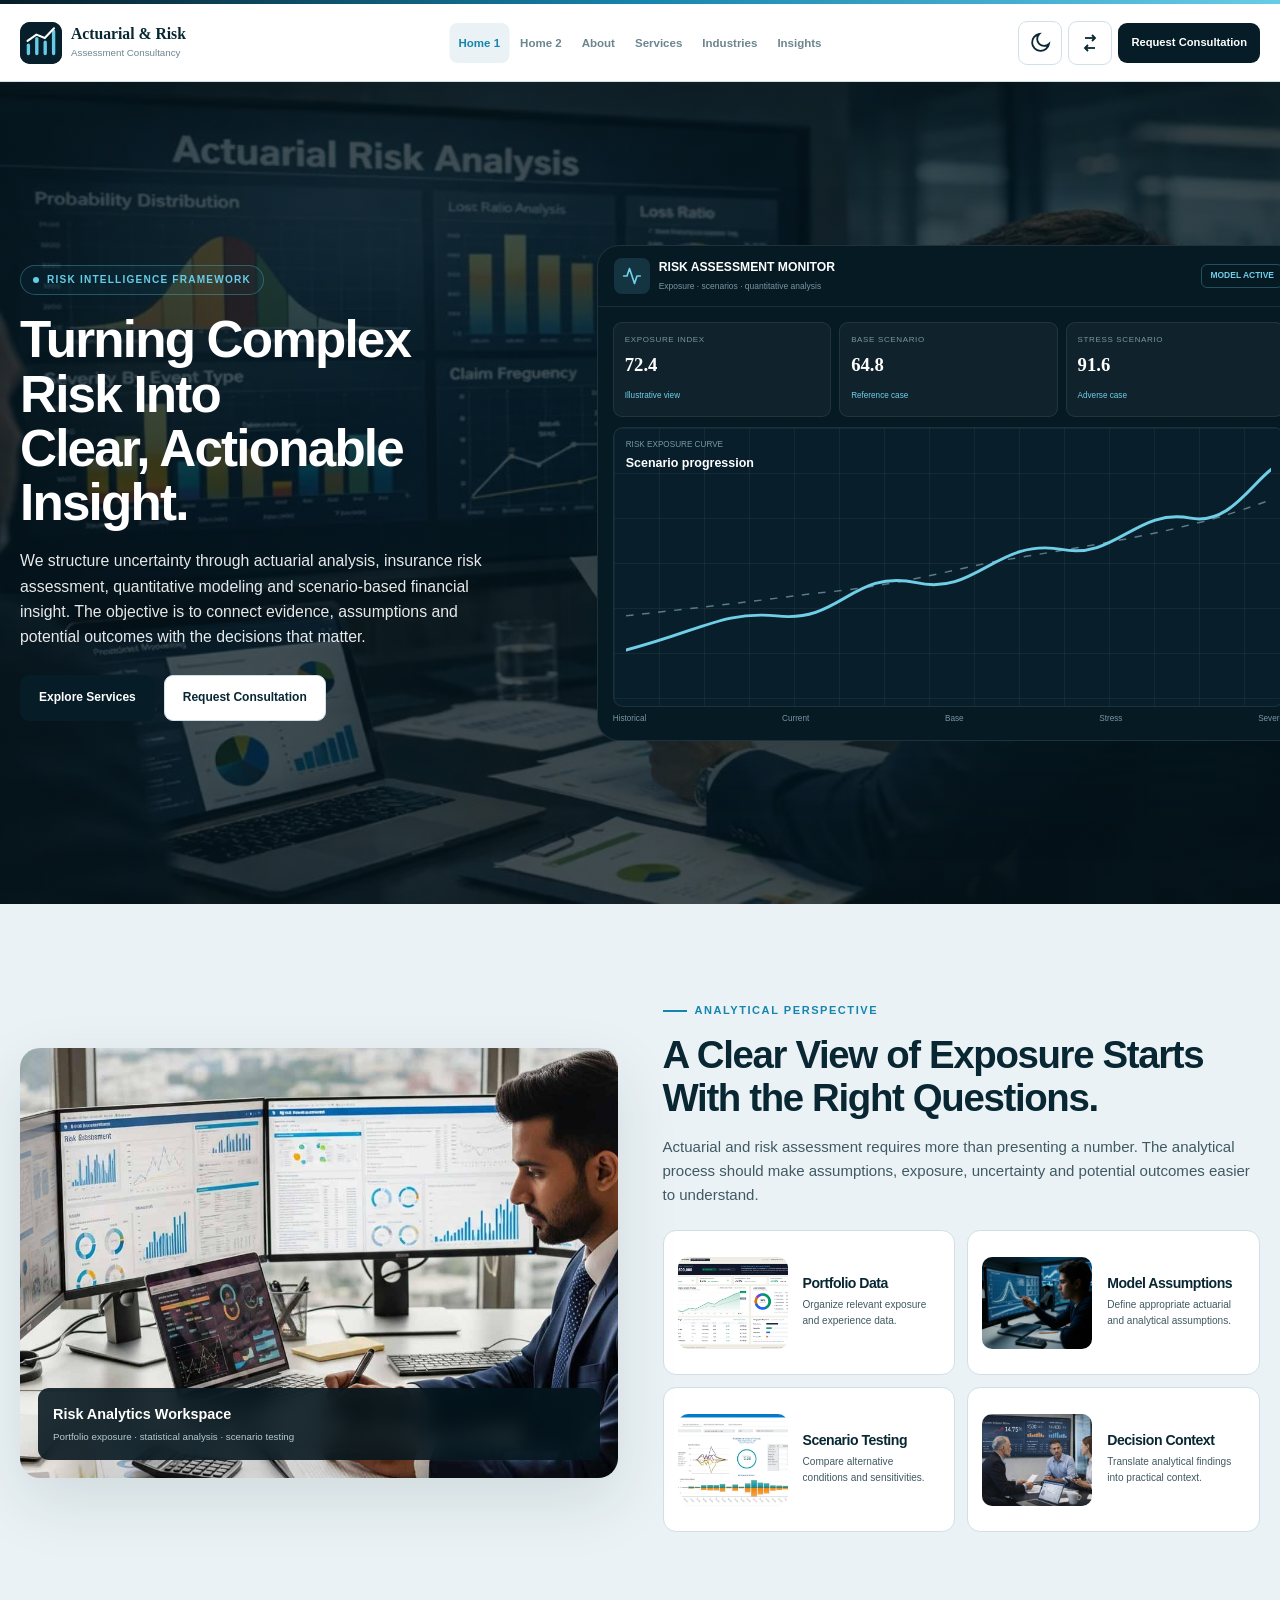
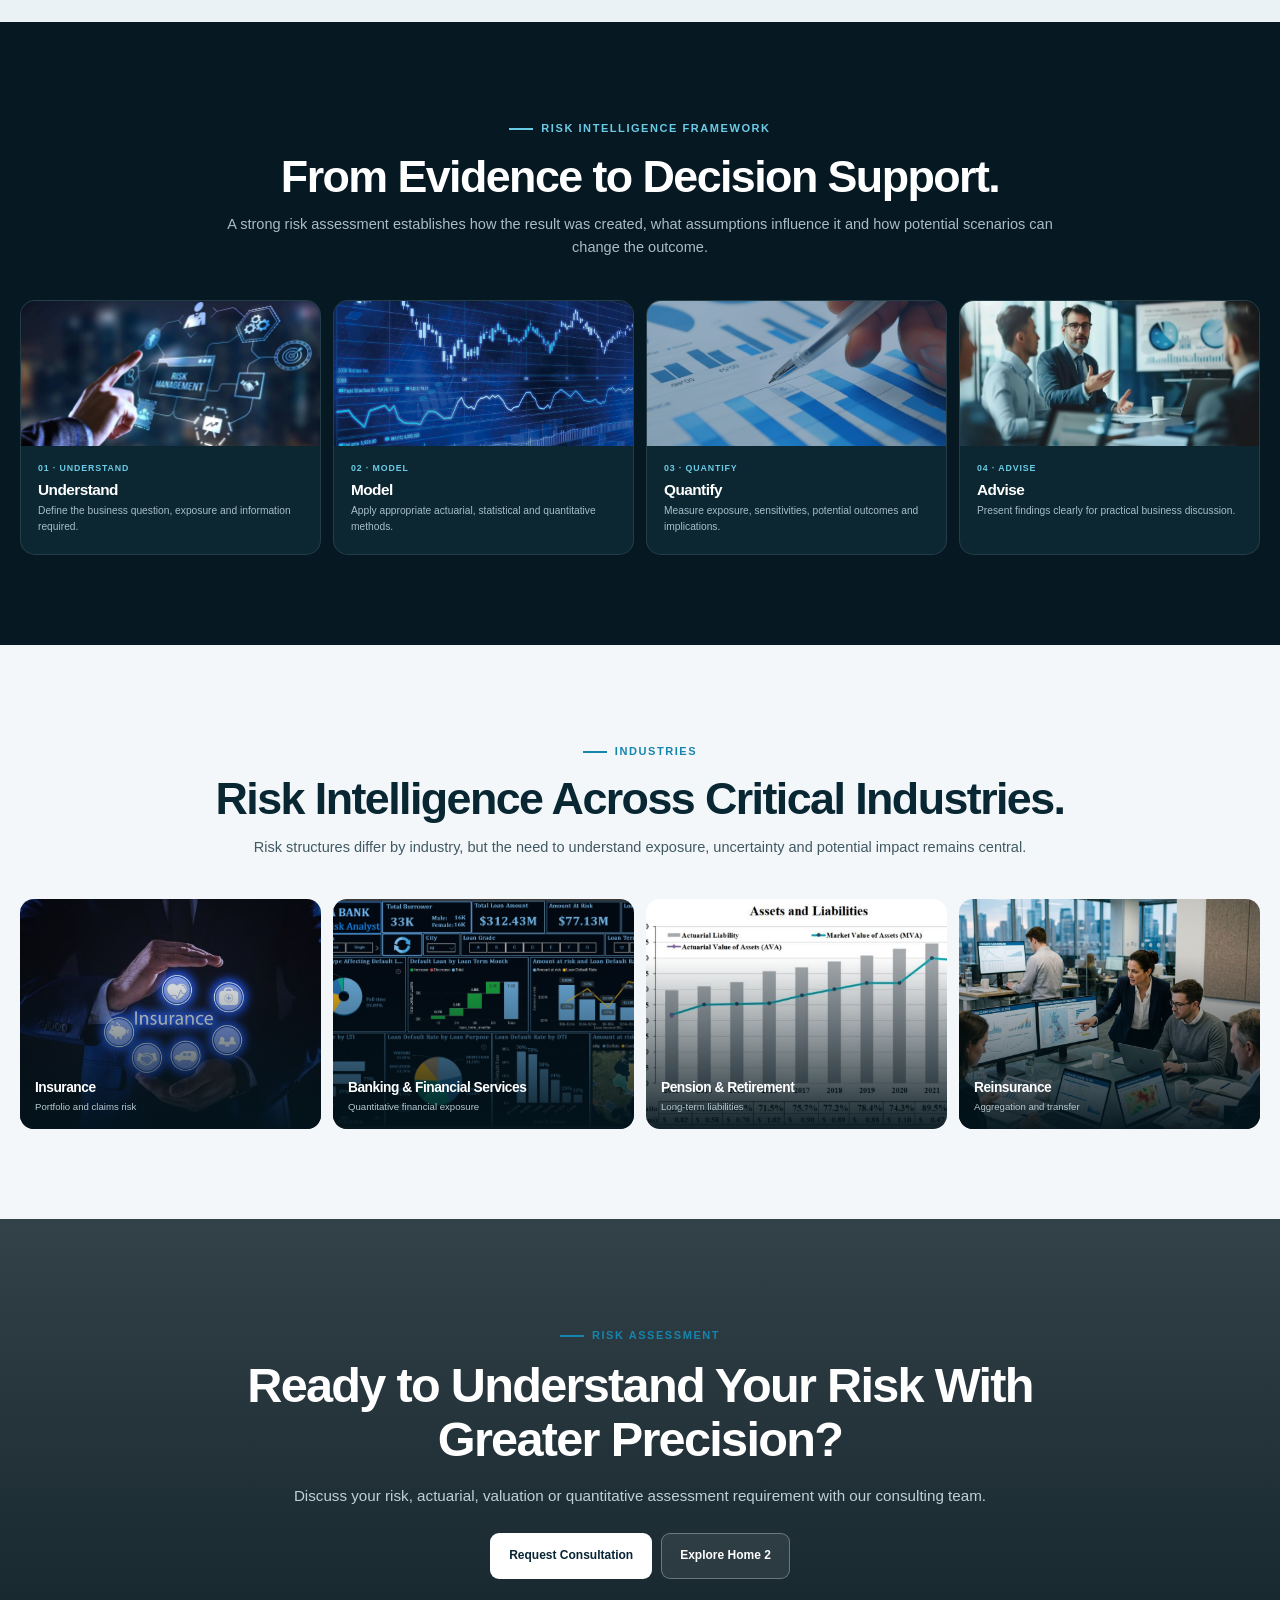
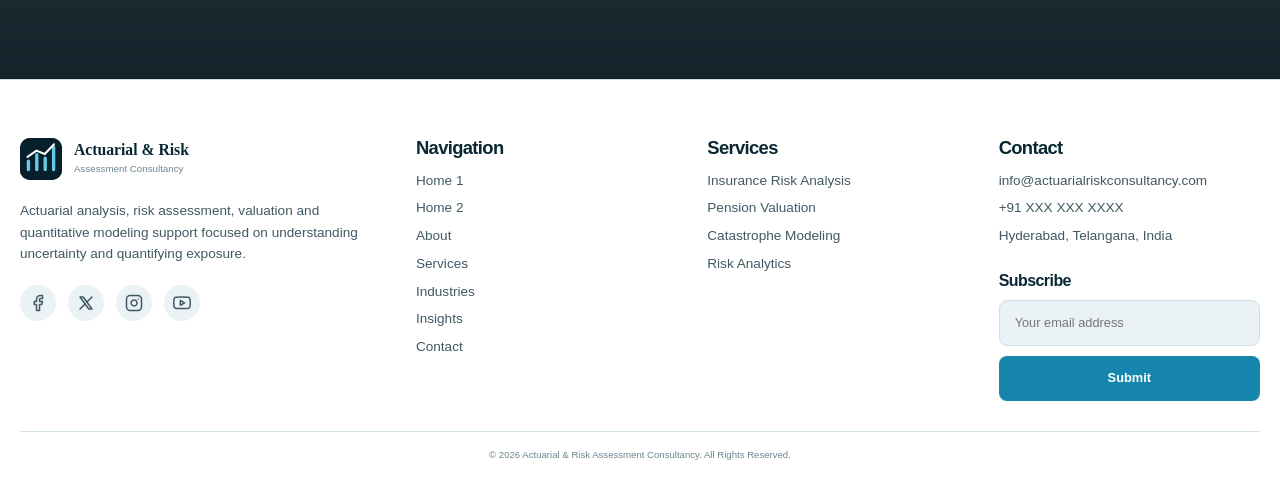
==== index.html @ ff3176a1 "Initial commit" ====
<!DOCTYPE html>
<html lang="en" dir="ltr">
<head>
<meta charset="UTF-8">
<meta name="viewport" content="width=device-width, initial-scale=1.0">
<title>Actuarial & Risk Assessment Consultancy</title>
<meta name="description"
content="Actuarial, insurance risk assessment, pension valuation, catastrophe modeling and quantitative risk analytics.">
<link rel="preconnect" href="[https://fonts.googleapis.com](https://fonts.googleapis.com/)">
<link rel="preconnect" href="[https://fonts.gstatic.com](https://fonts.gstatic.com/)" crossorigin>
<link href="[https://fonts.googleapis.com/css2?family=DM+Sans:wght@400;500;600;700&family=Manrope:wght@600;700;800&display=swap](https://fonts.googleapis.com/css2?family=DM+Sans:wght@400;500;600;700&family=Manrope:wght@600;700;800&display=swap)"
rel="stylesheet">
<link rel="icon" href="images/logo.svg" type="image/svg+xml">
<link rel="stylesheet" href="css/style.css">
</head>
<body>
<div class="top-line"></div>
<!-- =========================================================
HEADER
========================================================= -->
<header>
<div class="container navbar">
<a
href="index.html"
class="brand"
data-page-link="home1">
<div class="brand-logo">
<img src="images/logo.svg" alt="Actuarial Risk Consultancy Logo">
</div>
<div>
<div class="brand-name">
Actuarial & Risk
</div>
<div class="brand-sub">
Assessment Consultancy
</div>
</div>
</a>
<nav class="nav-links">
<a
href="index.html"
class="nav-link"
data-page-link="home1">
Home 1
</a>
<a
href="home2.html"
class="nav-link"
data-page-link="home2">
Home 2
</a>
<a
href="about.html"
class="nav-link"
data-page-link="about">
About
</a>
<a
href="services.html"
class="nav-link"
data-page-link="services">
Services
</a>
<a
href="industries.html"
class="nav-link"
data-page-link="industries">
Industries
</a>
<a
href="insights.html"
class="nav-link"
data-page-link="insights">
Insights
</a>

</nav>
<div class="nav-actions">
<button
class="nav-icon"
id="themeButton"
aria-label="Change theme">
<span id="themeIcon"></span>
</button>
<button
class="nav-icon"
id="directionButton"
aria-label="Change direction">
<span id="directionIcon"></span>
</button>
<a
href="contact.html"
class="consult-button"
data-page-link="contact">
Request Consultation
</a>
<button
class="nav-icon mobile-toggle"
id="mobileToggle"
aria-label="Open menu"
aria-expanded="false">
<svg
viewBox="0 0 24 24"
fill="none"
stroke="currentColor"
stroke-width="2">
<path d="M4 7h16"></path>
<path d="M4 12h16"></path>
<path d="M4 17h16"></path>
</svg>
</button>
</div>
</div>
<div
class="container mobile-menu"
id="mobileMenu">
<a href="index.html"
data-page-link="home1">
Home 1
</a>
<a href="home2.html"
data-page-link="home2">
Home 2
</a>
<a href="about.html"
data-page-link="about">
About
</a>
<a href="services.html"
data-page-link="services">
Services
</a>
<a href="industries.html"
data-page-link="industries">
Industries
</a>
<a href="insights.html"
data-page-link="insights">
Insights
</a>
<a href="contact.html"
data-page-link="contact">
Contact
</a>
<div class="mobile-actions">
<div class="mobile-icons">
<button class="nav-icon" id="themeButtonMobile" aria-label="Change theme"><span id="themeIconMobile"></span></button>
<button class="nav-icon" id="directionButtonMobile" aria-label="Change direction"><span id="directionIconMobile"></span></button>
</div>
<a href="contact.html" class="consult-button" data-page-link="contact">Request Consultation</a>
</div>
</div>
</header>
<!-- =========================================================
HOME 1
========================================================= -->
<main
id="home1"
class="page active">
<section class="home1-hero">
<div class="container home-grid">
<div>
<div class="kicker">
RISK INTELLIGENCE FRAMEWORK
</div>
<h1 class="home-h1">
<span>
Turning Complex Risk Into
</span>
<span class="accent">
Clear, Actionable Insight.
</span>
</h1>
<p class="hero-text">
We structure uncertainty through actuarial analysis, insurance risk assessment, quantitative modeling and scenario-based financial insight. The objective is to connect evidence, assumptions and potential outcomes with the decisions that matter.
</p>
<div class="hero-actions">
<a
href="services.html"
class="btn btn-primary"
data-page-link="services">
Explore Services
</a>
<a
href="contact.html"
class="btn btn-secondary"
data-page-link="contact">
Request Consultation
</a>
</div>
</div>
<div class="terminal">
<div class="terminal-top">
<div class="terminal-title">
<div class="terminal-image">
<svg viewBox="0 0 24 24" fill="none" stroke="currentColor" stroke-width="2" stroke-linecap="round" stroke-linejoin="round">
<polyline points="22 12 18 12 15 21 9 3 6 12 2 12"></polyline>
</svg>
</div>
<div>
<strong>
RISK ASSESSMENT MONITOR
</strong>
<small>
Exposure · scenarios · quantitative analysis
</small>
</div>
</div>
<div class="status">
MODEL ACTIVE
</div>
</div>
<div class="terminal-body">
<div class="metrics">
<div class="metric">
<small>
Exposure Index
</small>
<strong>
72.4
</strong>
<span>
Illustrative view
</span>
</div>
<div class="metric">
<small>
Base Scenario
</small>
<strong>
64.8
</strong>
<span>
Reference case
</span>
</div>
<div class="metric">
<small>
Stress Scenario
</small>
<strong>
91.6
</strong>
<span>
Adverse case
</span>
</div>
</div>
<div class="chart">
<div class="chart-grid"></div>
<div class="chart-label">
RISK EXPOSURE CURVE
<strong>
Scenario progression
</strong>
</div>
<svg
viewBox="0 0 600 260"
preserveAspectRatio="none">
<path
class="line2"
d="M0 180 C80 170 120 165 175 157 C245 150 280 139 340 125 C410 112 470 102 520 88 C555 79 580 69 600 61">
</path>
<path
class="line"
d="M0 215 C70 195 90 175 140 180 C200 188 210 132 270 146 C325 160 345 100 405 112 C455 123 475 69 525 80 C560 87 580 47 600 30">
</path>
</svg>
</div>
<div class="chart-bottom">
<span>Historical</span>
<span>Current</span>
<span>Base</span>
<span>Stress</span>
<span>Severe</span>
</div>
</div>
</div>
</div>
</section>
<section class="image-section">
<div class="container image-section-grid">
<div class="main-photo">
<img
src="images/A Clear View of Exposure Starts With the Right Questions.png"
alt="Risk analytics workspace dashboard">
<div class="photo-caption">
<strong>
Risk Analytics Workspace
</strong>
<span>
Portfolio exposure · statistical analysis · scenario testing
</span>
</div>
</div>
<div>
<div class="eyebrow">
Analytical Perspective
</div>
<h2 class="section-title">
A Clear View of Exposure Starts With the Right Questions.
</h2>
<p class="section-text">
Actuarial and risk assessment requires more than presenting a number. The analytical process should make assumptions, exposure, uncertainty and potential outcomes easier to understand.
</p>
<div class="image-cards">
<div class="image-card">
<div class="image-box">
<img
src="images/Portfolio Data.png"
alt="Portfolio data">
</div>
<div>
<h3>
Portfolio Data
</h3>
<p>
Organize relevant exposure and experience data.
</p>
</div>
</div>
<div class="image-card">
<div class="image-box">
<img
src="images/Model Assumptions.png"
alt="Model assumptions">
</div>
<div>
<h3>
Model Assumptions
</h3>
<p>
Define appropriate actuarial and analytical assumptions.
</p>
</div>
</div>
<div class="image-card">
<div class="image-box">
<img
src="images/Scenario Testing.png"
alt="Scenario testing">
</div>
<div>
<h3>
Scenario Testing
</h3>
<p>
Compare alternative conditions and sensitivities.
</p>
</div>
</div>
<div class="image-card">
<div class="image-box">
<img
src="images/Decision Context.png"
alt="Decision context">
</div>
<div>
<h3>
Decision Context
</h3>
<p>
Translate analytical findings into practical context.
</p>
</div>
</div>
</div>
</div>
</div>
</section>
<section class="dark-section">
<div class="container">
<div class="section-head">
<div class="eyebrow">
Risk Intelligence Framework
</div>
<h2>
From Evidence to Decision Support.
</h2>
<p>
A strong risk assessment establishes how the result was created, what assumptions influence it and how potential scenarios can change the outcome.
</p>
</div>
<div class="dark-cards">
<div class="dark-card">
<div class="dark-image">
<img
src="images/Understand.png"
alt="Understanding data">
</div>
<div class="dark-content">
<div class="number">
01 · UNDERSTAND
</div>
<h3>
Understand
</h3>
<p>
Define the business question, exposure and information required.
</p>
</div>
</div>
<div class="dark-card">
<div class="dark-image">
<img
src="images/Model.png"
alt="Risk model">
</div>
<div class="dark-content">
<div class="number">
02 · MODEL
</div>
<h3>
Model
</h3>
<p>
Apply appropriate actuarial, statistical and quantitative methods.
</p>
</div>
</div>
<div class="dark-card">
<div class="dark-image">
<img
src="images/Quantify.png"
alt="Quantitative analysis">
</div>
<div class="dark-content">
<div class="number">
03 · QUANTIFY
</div>
<h3>
Quantify
</h3>
<p>
Measure exposure, sensitivities, potential outcomes and implications.
</p>
</div>
</div>
<div class="dark-card">
<div class="dark-image">
<img
src="images/Advise.png"
alt="Risk advisory">
</div>
<div class="dark-content">
<div class="number">
04 · ADVISE
</div>
<h3>
Advise
</h3>
<p>
Present findings clearly for practical business discussion.
</p>
</div>
</div>
</div>
</div>
</section>
<section class="industry-section">
<div class="container">
<div class="section-head">
<div class="eyebrow">
Industries
</div>
<h2>
Risk Intelligence Across Critical Industries.
</h2>
<p>
Risk structures differ by industry, but the need to understand exposure, uncertainty and potential impact remains central.
</p>
</div>
<div class="industry-grid">
<div class="industry-card">
<img
src="images/Insurance.png"
alt="Insurance">
<div class="industry-info">
<h3>
Insurance
</h3>
<p>
Portfolio and claims risk
</p>
</div>
</div>
<div class="industry-card">
<img
src="images/Banking & Financial Services.png"
alt="Banking">
<div class="industry-info">
<h3>
Banking & Financial Services
</h3>
<p>
Quantitative financial exposure
</p>
</div>
</div>
<div class="industry-card">
<img
src="images/Pension & Retirement.png"
alt="Pension">
<div class="industry-info">
<h3>
Pension & Retirement
</h3>
<p>
Long-term liabilities
</p>
</div>
</div>
<div class="industry-card">
<img
src="images/Reinsurance.png"
alt="Reinsurance">
<div class="industry-info">
<h3>
Reinsurance
</h3>
<p>
Aggregation and transfer
</p>
</div>
</div>
</div>
</div>
</section>
<section class="final-cta">
<div class="container final-content">
<div class="eyebrow">
Risk Assessment
</div>
<h2>
Ready to Understand Your Risk With Greater Precision?
</h2>
<p>
Discuss your risk, actuarial, valuation or quantitative assessment requirement with our consulting team.
</p>
<div class="final-actions">
<a
href="contact.html"
class="btn btn-primary"
data-page-link="contact">
Request Consultation
</a>
<a
href="home2.html"
class="btn btn-secondary"
data-page-link="home2">
Explore Home 2
</a>
</div>
</div>
</section>
</main>
<!-- =========================================================
FOOTER
========================================================= -->
<footer>
<div class="container">
<div class="footer-grid">
<div>
<div class="footer-brand" style="display:flex; align-items:center; gap:12px; margin-bottom:20px;">
    <img src="images/logo.svg" alt="Logo" class="footer-logo" style="width:42px; border-radius:10px; background:var(--navy);">
    <div>
      <div class="brand-name">Actuarial & Risk</div>
      <div class="brand-sub">Assessment Consultancy</div>
    </div>
  </div>
<p>
Actuarial analysis, risk assessment, valuation and quantitative modeling support focused on understanding uncertainty and quantifying exposure.
</p>

  <div class="social-links">
  <a href="#" aria-label="Facebook"><svg width="18" height="18" viewBox="0 0 24 24" fill="none" stroke="currentColor" stroke-width="2" stroke-linecap="round" stroke-linejoin="round"><path d="M18 2h-3a5 5 0 0 0-5 5v3H7v4h3v8h4v-8h3l1-4h-4V7a1 1 0 0 1 1-1h3z"></path></svg></a>
  <a href="#" aria-label="X (Twitter)"><svg width="18" height="18" viewBox="0 0 24 24" fill="none" stroke="currentColor" stroke-width="2" stroke-linecap="round" stroke-linejoin="round"><path d="M4 4l11.733 16h4.267l-11.733 -16z"></path><path d="M4 20l6.768 -6.768m2.46 -2.46l6.772 -6.772"></path></svg></a>
  <a href="#" aria-label="Instagram"><svg width="18" height="18" viewBox="0 0 24 24" fill="none" stroke="currentColor" stroke-width="2" stroke-linecap="round" stroke-linejoin="round"><rect x="2" y="2" width="20" height="20" rx="5" ry="5"></rect><path d="M16 11.37A4 4 0 1 1 12.63 8 4 4 0 0 1 16 11.37z"></path><line x1="17.5" y1="6.5" x2="17.51" y2="6.5"></line></svg></a>
  <a href="#" aria-label="YouTube"><svg width="18" height="18" viewBox="0 0 24 24" fill="none" stroke="currentColor" stroke-width="2" stroke-linecap="round" stroke-linejoin="round"><path d="M22.54 6.42a2.78 2.78 0 0 0-1.94-2C18.88 4 12 4 12 4s-6.88 0-8.6.46a2.78 2.78 0 0 0-1.94 2A29 29 0 0 0 1 11.75a29 29 0 0 0 .46 5.33A2.78 2.78 0 0 0 3.4 19c1.72.46 8.6.46 8.6.46s6.88 0 8.6-.46a2.78 2.78 0 0 0 1.94-2 29 29 0 0 0 .46-5.25 29 29 0 0 0-.46-5.33z"></path><polygon points="9.75 15.02 15.5 11.75 9.75 8.48 9.75 15.02"></polygon></svg></a>
  </div>
</div>
<div>
<h3>
Navigation
</h3>
<a href="index.html" data-page-link="home1">
Home 1
</a>
<a href="home2.html" data-page-link="home2">
Home 2
</a>
<a href="about.html" data-page-link="about">
About
</a>
<a href="services.html" data-page-link="services">
Services
</a>
<a href="industries.html" data-page-link="industries">
Industries
</a>
<a href="insights.html" data-page-link="insights">
Insights
</a>
<a href="contact.html" data-page-link="contact">
Contact
</a>
</div>
<div>
<h3>
Services
</h3>
<a href="services.html" data-page-link="services">
Insurance Risk Analysis
</a>
<a href="services.html" data-page-link="services">
Pension Valuation
</a>
<a href="services.html" data-page-link="services">
Catastrophe Modeling
</a>
<a href="services.html" data-page-link="services">
Risk Analytics
</a>
</div>
<div>
<h3>
Contact
</h3>
<a href="mailto:info@actuarialriskconsultancy.com">
  info@actuarialriskconsultancy.com
  </a>
<a href="tel:+91XXXXXXXXXX">
+91 XXX XXX XXXX
</a>
<p>
Hyderabad, Telangana, India
  </p>
  <div style="margin-top: 25px;">
    <h3 style="margin-bottom:10px; font-size:1rem;">Subscribe</h3>
    <input type="email" placeholder="Your email address" style="width: 100%; padding: 12px 15px; border-radius: 8px; border: 1px solid var(--border); background: var(--surface2); color: var(--text); margin-bottom: 10px; font-family: inherit; font-size: 0.8rem; outline: none; box-sizing: border-box;">
    <button type="button" style="width: 100%; padding: 12px 15px; border-radius: 8px; background: var(--blue); color: #ffffff; border: none; font-weight: 800; cursor: pointer; font-family: inherit; font-size: 0.8rem; box-sizing: border-box; transition: background 0.3s;">Submit</button>
  </div>
  </div>
  </div>
  <div class="footer-bottom">
© 2026 Actuarial & Risk Assessment Consultancy. All Rights Reserved.
</div>
</div>
</footer>
<!-- =========================================================
BACK TO TOP
========================================================= -->
<button
class="back-top"
id="backTop"
aria-label="Back to top">
<svg
viewBox="0 0 24 24"
fill="none"
stroke="currentColor"
stroke-width="2">
<path d="M12 19V5"></path>
<path d="M6 11l6-6 6 6"></path>
</svg>
</button>
<script src="js/script.js"></script>
</body>
</html>
---- css/style.css ----
/* =========================================================
GLOBAL
========================================================= */
:root{
--navy:#061c27;
--navy2:#0a2936;
--blue:#1685ad;
--cyan:#67cce7;
--bg:#f3f7f9;
--surface:#ffffff;
--surface2:#eaf2f5;
--heading:#082733;
--text:#405963;
--muted:#6c858f;
--border:#d1e0e6;
--green:#4da47e;
--yellow:#d1a452;
--red:#ca7070;
--shadow:0 24px 65px rgba(6,34,46,.11);
--shadow2:0 10px 32px rgba(6,34,46,.09);
}
html.dark{
--bg:#06151c;
--surface:#0b2029;
--surface2:#102b35;
--heading:#f0fbfd;
--text:#cfdee3;
--muted:#96adb6;
--border:#2a4752;
--shadow:0 24px 65px rgba(0,0,0,.36);
--shadow2:0 10px 32px rgba(0,0,0,.30);
}
*{
box-sizing:border-box;
margin:0;
padding:0;
}
html{
scroll-behavior:smooth;
}
body{
font-family:"DM Sans",Arial,sans-serif;
background:var(--bg);
color:var(--text);
line-height:1.6;
overflow-x:hidden;
}
img{
display:block;
width:100%;
}
a{
text-decoration:none;
color:inherit;
}
button,
input,
textarea,
select{
font:inherit;
}
h1,
h2,
h3,
h4{
font-family:"Manrope",Arial,sans-serif;
color:var(--heading);
line-height:1.12;
letter-spacing:-.035em;
}
.container{
width:min(
1240px,
calc(100% - 40px)
);
margin:auto;
}
.top-line{
height:4px;
background:
linear-gradient(
90deg,
#061c27,
#1685ad,
#67cce7
);
}
/* =========================================================
NAVIGATION
========================================================= */
header{
position:sticky;
top:0;
z-index:9999;
height:78px;
background:
rgba(255,255,255,.96);
border-bottom:1px solid var(--border);
backdrop-filter:blur(18px);
}
html.dark header{
background:
rgba(5,18,24,.96);
}
.navbar{
height:78px;
display:flex;
align-items:center;
justify-content:space-between;
gap:7px;
position:relative;
}
.brand{
height:44px;
display:flex;
align-items:center;
gap:9px;
}
.brand-logo{
width:42px;
height:42px;
min-width:42px;
border-radius:10px;
overflow:hidden;
background:var(--navy);
}
.brand-logo img{
width:100%;
height:100%;
object-fit:cover;
}
.brand-name{
font-family:"Manrope";
font-size:0.98rem;
font-weight:800;
color:var(--heading);
line-height:1.1;
}
.brand-sub{
font-size:0.61rem;
color:var(--muted);
margin-top:3px;
}
.nav-links{
height:44px;
display:flex;
align-items:center;
gap:2px;
position:absolute;
left:50%;
transform:translateX(-50%);
}
.nav-link{
height:40px;
min-height:40px;
max-height:40px;
padding:0 9px;
display:flex;
align-items:center;
justify-content:center;
border-radius:8px;
font-size:0.72rem;
font-weight:800;
color:var(--muted);
white-space:nowrap;
transition:.2s;
}
.nav-link:hover,
.nav-link.active{
background:var(--surface2);
color:var(--blue);
}
.nav-actions{
height:44px;
display:flex;
align-items:center;
gap:6px;
}
.nav-icon{
width:44px;
height:44px;
min-width:44px;
min-height:44px;
max-width:44px;
max-height:44px;
display:flex;
align-items:center;
justify-content:center;
border:1px solid var(--border);
border-radius:9px;
background:var(--surface);
color:var(--heading);
}
.nav-icon span{
display:flex;
align-items:center;
justify-content:center;
}
.nav-icon svg{
width:24px;
height:24px;
}
.consult-button{
height:40px !important;
min-height:40px !important;
max-height:40px !important;
padding:0 13px;
display:flex;
align-items:center;
justify-content:center;
border-radius:9px;
background:var(--navy);
color:white;
font-size:0.70rem;
font-weight:800;
white-space:nowrap;
}
html.dark .consult-button{
background:#edf9fb;
color:#082535;
}
.mobile-toggle{
display:none;
}
/* =========================================================
MOBILE MENU
========================================================= */
.mobile-menu{
display:none;
position:absolute;
top:84px;
left:12px;
right:12px;
padding:10px;
background:var(--surface);
border:1px solid var(--border);
border-radius:14px;
box-shadow:var(--shadow);
}
.mobile-menu.open{
display:block;
}
.mobile-menu a{
display:block;
padding:12px;
font-size:0.80rem;
font-weight:800;
border-radius:8px;
color:var(--heading);
text-align:center;
}
.mobile-menu a:hover{
background:var(--surface2);
color:var(--blue);
}
.mobile-actions{
display:flex;
flex-direction:column;
align-items:center;
gap:12px;
margin-top:15px;
padding-top:15px;
border-top:1px solid var(--border);
}
.mobile-icons{
display:flex;
gap:12px;
justify-content:center;
}
.mobile-actions .consult-button{
width:100%;
text-align:center;
}
.mobile-menu a.consult-button {
color: white;
}
html.dark .mobile-menu a.consult-button {
color: #082535;
}
/* =========================================================
BUTTONS
========================================================= */
.btn{
height:46px;
min-height:46px;
max-height:46px;
padding:0 18px;
display:inline-flex;
align-items:center;
justify-content:center;
border-radius:9px;
font-size:0.75rem;
font-weight:800;
border:1px solid transparent;
transition:
transform .25s ease,
box-shadow .25s ease;
}
.btn:hover{
transform:translateY(-3px);
box-shadow:var(--shadow2);
}
.btn-primary{
background:var(--navy);
color:#fff;
}
html.dark .btn-primary{
background:#edf9fb;
color:#082535;
}
.btn-secondary{
background:var(--surface);
color:var(--heading);
border-color:var(--border);
}
/* =========================================================
PAGE SYSTEM
========================================================= */
.page{
display:none;
animation:
pageIn .45s ease;
}
.page.active{
display:block;
}
@keyframes pageIn{
from{
opacity:0;
transform:translateY(10px);
}
to{
opacity:1;
transform:translateY(0);
}
}
/* =========================================================
COMMON
========================================================= */
.kicker{
height:30px;
display:inline-flex;
align-items:center;
padding:0 12px;
border:1px solid rgba(22,133,173,.25);
border-radius:30px;
background:rgba(22,133,173,.06);
color:var(--blue);
font-size:0.63rem;
font-weight:900;
letter-spacing:.12em;
}
.kicker:before{
content:"";
width:6px;
height:6px;
margin-right:8px;
border-radius:50%;
background:var(--cyan);
animation:pulse 2s infinite;
}
@keyframes pulse{
50%{
transform:scale(1.5);
opacity:.5;
}
}
.eyebrow{
display:inline-flex;
align-items:center;
gap:8px;
font-size:0.69rem;
font-weight:900;
letter-spacing:.14em;
text-transform:uppercase;
color:var(--blue);
margin-bottom:13px;
}
.eyebrow:before{
content:"";
width:24px;
height:2px;
background:currentColor;
}
.section-head{
max-width:850px;
margin:
0 auto 40px;
text-align:center;
}
.section-head h2{
font-size:
clamp(
1.9rem,
3.5vw,
2.8rem
);
}
.section-head p{
font-size:0.91rem;
margin-top:12px;
}
.section-title{
font-size:
clamp(
1.85rem,
3vw,
2.55rem
);
}
.section-text{
font-size:0.94rem;
margin-top:16px;
}
/* =========================================================
HOME 1
========================================================= */
.home1-hero{
min-height: calc(100vh - 78px);
display:flex;
align-items:center;
padding:80px 0;
overflow:hidden;
background: linear-gradient(rgba(4, 21, 28, 0.75), rgba(4, 21, 28, 0.75)), url('../images/home-hero.png') center/cover no-repeat;
}
html.dark .home1-hero{
background:
radial-gradient(
circle at 82% 20%,
rgba(103,204,231,.12),
transparent 30%
),
linear-gradient(
135deg,
#06151c,
#092731
);
}
.home-grid{
display:grid;
grid-template-columns:
.82fr
1.18fr;
gap:48px;
align-items:center;
}
.home-h1{
font-size:
clamp(
2.25rem,
4vw,
3.55rem
);
line-height:1.06;
margin-top:18px;
}
.home-h1 span{
display:block;
}
.accent{
color:var(--blue);
}
.hero-text{
max-width:610px;
font-size:0.99rem;
margin-top:18px;
}
.hero-actions{
display:flex;
flex-wrap:wrap;
gap:9px;
margin-top:25px;
}
/* =========================================================
HOME 1 TERMINAL
========================================================= */
.terminal{
background:#061a24;
border:1px solid rgba(255,255,255,.10);
border-radius:22px;
overflow:hidden;
box-shadow:
0 30px 85px rgba(5,27,37,.28);
}
.terminal-top{
height:61px;
padding:0 16px;
display:flex;
align-items:center;
justify-content:space-between;
border-bottom:
1px solid rgba(255,255,255,.08);
}
.terminal-title{
display:flex;
align-items:center;
gap:9px;
}
.terminal-image{
width:36px;
height:36px;
border-radius:8px;
overflow:hidden;
display:flex;
align-items:center;
justify-content:center;
background:rgba(104,203,230,.15);
color:#70cee7;
}
.terminal-image svg{
width:20px;
height:20px;
}
.terminal-title strong{
display:block;
font-size:0.76rem;
color:#fff;
}
.terminal-title small{
display:block;
font-size:0.53rem;
color:#7896a1;
margin-top:2px;
}
.status{
height:24px;
padding:0 8px;
display:flex;
align-items:center;
border:1px solid rgba(104,203,230,.3);
border-radius:6px;
font-size:0.53rem;
font-weight:900;
color:#70cee7;
}
.terminal-body{
padding:15px;
}
.metrics{
display:grid;
grid-template-columns:
repeat(3,1fr);
gap:8px;
}
.metric{
min-height:78px;
padding:11px;
background:
rgba(255,255,255,.045);
border:1px solid rgba(255,255,255,.08);
border-radius:9px;
}
.metric small{
display:block;
font-size:0.50rem;
text-transform:uppercase;
letter-spacing:.08em;
color:#7896a1;
}
.metric strong{
display:block;
font-family:"Manrope";
font-size:1.17rem;
color:#fff;
margin-top:3px;
}
.metric span{
font-size:0.51rem;
color:#70cee7;
}
.chart{
height:280px;
position:relative;
overflow:hidden;
margin-top:10px;
border:1px solid rgba(255,255,255,.08);
border-radius:10px;
background:#081f2b;
}
.chart-grid{
position:absolute;
inset:0;
background-image:
linear-gradient(
rgba(255,255,255,.045) 1px,
transparent 1px
),
linear-gradient(
90deg,
rgba(255,255,255,.045) 1px,
transparent 1px
);
background-size:45px 45px;
}
.chart-label{
position:absolute;
left:12px;
top:10px;
z-index:3;
font-size:0.51rem;
color:#7896a1;
}
.chart-label strong{
display:block;
font-size:0.78rem;
color:#fff;
margin-top:3px;
}
.chart svg{
position:absolute;
inset:12px;
width:calc(100% - 24px);
height:calc(100% - 24px);
}
.line{
fill:none;
stroke:#70cee7;
stroke-width:3;
stroke-linecap:round;
stroke-linejoin:round;
stroke-dasharray:1000;
stroke-dashoffset:1000;
animation:drawLine 3.5s ease forwards;
}
.line2{
fill:none;
stroke:#577b88;
stroke-width:1.5;
stroke-dasharray:7 8;
}
@keyframes drawLine{
to{
stroke-dashoffset:0;
}
}
.chart-bottom{
display:flex;
justify-content:space-between;
font-size:0.51rem;
color:#7896a1;
margin-top:5px;
}
/* =========================================================
HOME 1 ANALYTICS IMAGE SECTION
========================================================= */
.image-section{
padding:90px 0;
background:var(--surface2);
}
.image-section-grid{
display:grid;
grid-template-columns:
1fr
1fr;
gap:45px;
align-items:center;
}
.main-photo{
height:430px;
position:relative;
overflow:hidden;
border-radius:20px;
box-shadow:var(--shadow);
}
.main-photo img{
width:100%;
height:100%;
object-fit:cover;
}
.photo-caption{
position:absolute;
left:18px;
right:18px;
bottom:18px;
padding:15px;
border-radius:11px;
background:
rgba(4,21,29,.88);
backdrop-filter:blur(10px);
}
.photo-caption strong{
display:block;
font-size:0.90rem;
color:#fff;
}
.photo-caption span{
display:block;
font-size:0.61rem;
color:#b5c9d0;
margin-top:3px;
}
/* =========================================================
LARGE FIXED IMAGE CARDS
========================================================= */
.image-cards{
display:grid;
grid-template-columns:
1fr
1fr;
gap:12px;
margin-top:23px;
}
.image-card{
min-height:145px;
padding:14px;
display:grid;
grid-template-columns:
110px
minmax(0,1fr);
align-items:center;
gap:15px;
background:var(--surface);
border:1px solid var(--border);
border-radius:13px;
overflow:hidden;
transition:.25s;
}
.image-card:hover{
transform:translateY(-4px);
box-shadow:var(--shadow2);
}
.image-box{
width:110px !important;
height:92px !important;
min-width:110px !important;
max-width:110px !important;
min-height:92px !important;
max-height:92px !important;
border-radius:10px;
overflow:hidden;
background:#dce8ec;
}
.image-box img{
width:100% !important;
height:100% !important;
object-fit:cover !important;
}
.image-card h3{
font-size:0.88rem;
}
.image-card p{
font-size:0.63rem;
margin-top:5px;
}
/* =========================================================
DARK FRAMEWORK
========================================================= */
.dark-section{
padding:90px 0;
background:#061923;
}
.dark-section h2{
color:#fff;
}
.dark-section p{
color:#a8bec7;
}
.dark-section .eyebrow{
color:#6bcbe6;
}
.dark-cards{
display:grid;
grid-template-columns:
repeat(4,1fr);
gap:12px;
}
.dark-card{
background:#0c2732;
border:1px solid rgba(255,255,255,.10);
border-radius:15px;
overflow:hidden;
transition:.3s;
}
.dark-card:hover{
transform:translateY(-6px);
border-color:rgba(104,203,230,.45);
}
.dark-image{
height:145px;
overflow:hidden;
}
.dark-image img{
width:100%;
height:100%;
object-fit:cover;
transition:.6s;
}
.dark-card:hover img{
transform:scale(1.06);
}
.dark-content{
padding:15px 17px 18px;
}
.number{
font-size:0.55rem;
font-weight:900;
color:#6bcbe6;
letter-spacing:.1em;
}
.dark-content h3{
font-size:0.96rem;
color:#fff;
margin-top:6px;
}
.dark-content p{
font-size:0.64rem;
margin-top:5px;
}
/* =========================================================
INDUSTRY CARDS
========================================================= */
.industry-section{
padding:90px 0;
background:var(--bg);
}
.industry-grid{
display:grid;
grid-template-columns:
repeat(4,1fr);
gap:12px;
}
.industry-card{
height:230px;
position:relative;
overflow:hidden;
border-radius:14px;
background:#082a38;
}
.industry-card img{
height:100%;
width:100%;
object-fit:cover;
transition:.7s;
}
.industry-card:hover img{
transform:scale(1.07);
}
.industry-card:after{
content:"";
position:absolute;
inset:0;
background:
linear-gradient(
transparent 25%,
rgba(3,20,28,.94)
);
}
.industry-info{
position:absolute;
z-index:2;
left:15px;
right:15px;
bottom:15px;
}
.industry-info h3{
color:#fff;
font-size:0.86rem;
}
.industry-info p{
color:#b6c9d0;
font-size:0.60rem;
margin-top:3px;
}
/* =========================================================
HOME 2 HERO
========================================================= */
.home2-hero{
min-height: calc(100vh - 78px);
display:flex;
align-items:center;
padding:80px 0;
overflow:hidden;
background:
radial-gradient(
circle at 18% 18%,
rgba(103,204,231,.18),
transparent 30%
),
linear-gradient(
135deg,
rgba(248, 250, 251, 0.65),
rgba(231, 241, 244, 0.65)
),
url('../images/home2-hero.png') center/cover no-repeat;
}
html.dark .home2-hero{
background:
radial-gradient(
circle at 18% 18%,
rgba(103,204,231,.12),
transparent 30%
),
linear-gradient(
135deg,
rgba(6, 21, 28, 0.65),
rgba(9, 39, 49, 0.65)
),
url('../images/home2-hero.png') center/cover no-repeat;
}
.home2-grid{
display:grid;
grid-template-columns:
1fr
1fr;
gap:48px;
align-items:center;
}
/* =========================================================
HOME 2 MODEL TERMINAL
========================================================= */
.model-terminal{
padding:15px;
background:#061a24;
border:1px solid rgba(255,255,255,.10);
border-radius:22px;
box-shadow:
0 30px 85px rgba(5,27,37,.28);
}
.model-head{
height:48px;
display:flex;
align-items:center;
justify-content:space-between;
border-bottom:
1px solid rgba(255,255,255,.08);
}
.model-head strong{
font-size:0.76rem;
color:#fff;
}
.model-head span{
font-size:0.53rem;
color:#7896a1;
}
.model-body{
display:grid;
grid-template-columns:
1.35fr
.65fr;
gap:9px;
margin-top:10px;
}
.model-chart{
height:320px;
position:relative;
overflow:hidden;
border:1px solid rgba(255,255,255,.08);
border-radius:10px;
background:#081f2b;
}
.model-chart svg{
position:absolute;
inset:12px;
width:calc(100% - 24px);
height:calc(100% - 24px);
}
.model-side{
display:grid;
gap:8px;
}
.model-box{
padding:10px;
background:
rgba(255,255,255,.045);
border:1px solid rgba(255,255,255,.08);
border-radius:9px;
}
.model-box-image{
height:65px;
margin-bottom:8px;
border-radius:7px;
overflow:hidden;
}
.model-box-image img{
height:100%;
width:100%;
object-fit:cover;
}
.model-box small{
font-size:0.50rem;
text-transform:uppercase;
color:#7896a1;
}
.model-box strong{
display:block;
font-size:0.93rem;
color:#fff;
margin-top:2px;
}
.progress{
height:4px;
margin-top:7px;
overflow:hidden;
border-radius:10px;
background:
rgba(255,255,255,.09);
}
.progress span{
display:block;
height:100%;
width:var(--value);
background:#70cee7;
transform:scaleX(0);
transform-origin:left;
animation:progressIn 1.4s ease forwards;
}
@keyframes progressIn{
to{
transform:scaleX(1);
}
}
/* =========================================================
HOME 2 SIX LAYERS
========================================================= */
.layers{
padding:90px 0;
}
.layers-grid{
display:grid;
grid-template-columns:
repeat(3,1fr);
gap:13px;
}
.layer-card{
background:var(--surface);
border:1px solid var(--border);
border-radius:15px;
overflow:hidden;
transition:.3s;
}
.layer-card:hover{
transform:translateY(-5px);
box-shadow:var(--shadow2);
}
.layer-img{
height:180px;
overflow:hidden;
}
.layer-img img{
height:100%;
width:100%;
object-fit:cover;
transition:.6s;
}
.layer-card:hover img{
transform:scale(1.06);
}
.layer-body{
padding:15px 17px 18px;
}
.layer-body small{
color:var(--blue);
font-size:0.56rem;
font-weight:900;
letter-spacing:.1em;
}
.layer-body h3{
font-size:0.95rem;
margin-top:6px;
}
.layer-body p{
font-size:0.64rem;
margin-top:5px;
}
/* =========================================================
EXPOSURE MATRIX
========================================================= */
.exposure{
padding:90px 0;
background:var(--surface2);
}
.exposure-grid{
display:grid;
grid-template-columns:
1fr
1fr;
gap:45px;
align-items:center;
}
.exposure-photo{
height:430px;
position:relative;
overflow:hidden;
border-radius:20px;
}
.exposure-photo img{
height:100%;
width:100%;
object-fit:cover;
}
.exposure-photo:after{
content:"";
position:absolute;
inset:0;
background:
linear-gradient(
transparent 25%,
rgba(3,20,28,.85)
);
}
.exposure-caption{
position:absolute;
z-index:2;
left:18px;
right:18px;
bottom:18px;
}
.exposure-caption strong{
display:block;
font-size:0.91rem;
color:#fff;
}
.exposure-caption span{
display:block;
font-size:0.61rem;
color:#b8cbd1;
margin-top:3px;
}
.matrix{
display:grid;
grid-template-columns:
repeat(6,1fr);
gap:5px;
margin-top:22px;
}
.cell{
height:35px;
border-radius:5px;
background:#b8d7df;
animation:cellPulse 2.8s infinite;
}
.cell:nth-child(3n){
background:#6eb8ca;
}
.cell:nth-child(4n){
background:#d5b267;
}
.cell:nth-child(7n){
background:#d47676;
}
@keyframes cellPulse{
50%{
opacity:.65;
}
}
.matrix-label{
display:flex;
justify-content:space-between;
font-size:0.56rem;
color:var(--muted);
margin-top:6px;
}
/* =========================================================
SCENARIO CARDS
========================================================= */
.scenarios{
padding:90px 0;
}
.scenario-grid{
display:grid;
grid-template-columns:
repeat(4,1fr);
gap:12px;
}
.scenario{
padding:13px;
background:var(--surface);
border:1px solid var(--border);
border-radius:14px;
transition:.3s;
}
.scenario:hover{
transform:translateY(-5px);
box-shadow:var(--shadow2);
}
.scenario-image{
height:105px;
border-radius:9px;
overflow:hidden;
}
.scenario-image img{
height:100%;
width:100%;
object-fit:cover;
}
.scenario small{
display:block;
font-size:0.55rem;
font-weight:900;
letter-spacing:.1em;
color:var(--blue);
margin-top:12px;
}
.scenario h3{
font-size:0.95rem;
margin-top:5px;
}
.scenario-value{
font-family:"Manrope";
font-size:1.56rem;
font-weight:800;
color:var(--heading);
margin-top:7px;
}
.scenario p{
font-size:0.63rem;
}
/* =========================================================
PAGE HERO
========================================================= */
.page-hero{
padding:80px 0;
background:var(--surface2);
}
.page-hero-grid{
display:grid;
grid-template-columns:
1fr
.78fr;
gap:50px;
align-items:center;
}
.page-hero-center{
display:flex;
flex-direction:column;
align-items:center;
justify-content:center;
text-align:center;
min-height:340px;
}
.page-hero-center p{
margin:17px auto 0;
}
.page-hero h1{
font-size:
clamp(
2.15rem,
4vw,
3.4rem
);
}
.page-hero p{
max-width:680px;
font-size:0.98rem;
margin-top:17px;
}
.page-photo{
height:340px;
border-radius:20px;
overflow:hidden;
}
.page-photo img{
height:100%;
width:100%;
object-fit:cover;
}
/* =========================================================
ABOUT
========================================================= */
.about-section{
padding:90px 0;
}
.about-grid{
display:grid;
grid-template-columns:
1fr
1fr;
gap:45px;
align-items:center;
}
.about-photo{
height:420px;
border-radius:20px;
overflow:hidden;
}
.about-photo img{
height:100%;
width:100%;
object-fit:cover;
}
/* =========================================================
ABOUT PRINCIPLES
========================================================= */
.principles{
padding:90px 0;
background:var(--surface2);
}
.principle-grid{
display:grid;
grid-template-columns:
repeat(3,1fr);
gap:13px;
}
.principle{
min-height:155px;
padding:16px;
display:grid;
grid-template-columns:
110px
minmax(0,1fr);
align-items:center;
gap:15px;
background:var(--surface);
border:1px solid var(--border);
border-radius:14px;
overflow:hidden;
transition:.25s;
}
.principle:hover{
transform:translateY(-4px);
box-shadow:var(--shadow2);
}
.principle-photo{
width:110px !important;
height:92px !important;
min-width:110px !important;
max-width:110px !important;
min-height:92px !important;
max-height:92px !important;
overflow:hidden;
border-radius:10px;
}
.principle-photo img{
width:100% !important;
height:100% !important;
object-fit:cover !important;
}
.principle h3{
font-size:0.88rem;
}
.principle p{
font-size:0.64rem;
margin-top:5px;
}
/* =========================================================
SERVICES
========================================================= */
.services{
padding:90px 0;
}
.service-grid{
display:grid;
grid-template-columns: repeat(3, 1fr);
gap:17px;
}
.service-card{
background:var(--surface);
border:1px solid var(--border);
border-radius:17px;
overflow:hidden;
}
.service-photo{
height:220px;
overflow:hidden;
}
.service-photo img{
height:100%;
width:100%;
object-fit:cover;
transition:.6s;
}
.service-card:hover img{
transform:scale(1.05);
}
.service-body{
padding:20px;
}
.service-body h2{
font-size:1.52rem;
}
.service-body p{
font-size:0.76rem;
margin-top:7px;
}
.service-list{
display:grid;
gap:5px;
margin-top:13px;
}
.service-list span{
font-size:0.68rem;
color:var(--muted);
}
.service-list span:before{
content:"";
display:inline-block;
width:5px;
height:5px;
border-radius:50%;
background:var(--blue);
margin-right:7px;
}
/* =========================================================
INSIGHTS
========================================================= */
.insights{
padding:90px 0;
}
.topic-list{
display:flex;
flex-wrap:wrap;
gap:7px;
margin-bottom:28px;
}
.topic{
padding:7px 11px;
background:var(--surface);
border:1px solid var(--border);
border-radius:30px;
font-size:0.65rem;
font-weight:800;
color:var(--muted);
}
.insight-grid{
display:grid;
grid-template-columns:
repeat(3,1fr);
gap:15px;
}
.insight-card{
background:var(--surface);
border:1px solid var(--border);
border-radius:16px;
overflow:hidden;
}
.insight-photo{
height:195px;
overflow:hidden;
}
.insight-photo img{
height:100%;
width:100%;
object-fit:cover;
transition:.6s;
}
.insight-card:hover img{
transform:scale(1.05);
}
.insight-body{
padding:18px;
}
.insight-body small{
font-size:0.58rem;
font-weight:900;
color:var(--blue);
letter-spacing:.1em;
}
.insight-body h3{
font-size:1.01rem;
margin-top:6px;
}
.insight-body p{
font-size:0.68rem;
margin-top:6px;
}
/* =========================================================
FAQ
========================================================= */
.faq{
max-width:900px;
margin:35px auto 0;
}
.faq-item{
margin-bottom:8px;
background:var(--surface);
border:1px solid var(--border);
border-radius:12px;
overflow:hidden;
}
.faq-question{
width:100%;
min-height:58px;
padding:14px 17px;
display:flex;
align-items:center;
justify-content:space-between;
gap:20px;
border:0;
background:transparent;
color:var(--heading);
text-align:left;
font-size:0.80rem;
font-weight:800;
}
.faq-arrow{
width:8px;
height:8px;
flex:none;
border-right:2px solid var(--blue);
border-bottom:2px solid var(--blue);
transform:rotate(45deg);
transition:.3s;
}
.faq-item.open .faq-arrow{
transform:rotate(225deg);
}
.faq-answer{
max-height:0;
overflow:hidden;
transition:max-height .35s ease;
}
.faq-answer-inner{
padding:0 17px 17px;
}
.faq-answer p{
font-size:0.71rem;
}
/* =========================================================
CONTACT
========================================================= */
.contact{
padding:90px 0;
}
.contact-grid{
display:grid;
grid-template-columns:
.72fr
1.28fr;
gap:28px;
}
.contact-info{
display:grid;
gap:9px;
margin-top:22px;
}
.contact-item{
display:flex;
align-items:center;
gap:12px;
padding:13px;
background:var(--surface);
border:1px solid var(--border);
border-radius:12px;
}
.contact-image{
width:58px !important;
height:58px !important;
min-width:58px !important;
max-width:58px !important;
border-radius:9px;
overflow:hidden;
display:flex;
align-items:center;
justify-content:center;
background:var(--surface2);
color:var(--blue);
}
.contact-image svg{
width:24px;
height:24px;
}
.contact-item strong{
display:block;
font-size:0.80rem;
color:var(--heading);
}
.contact-item span{
font-size:0.66rem;
color:var(--muted);
}
.contact-form{
padding:23px;
background:var(--surface);
border:1px solid var(--border);
border-radius:18px;
box-shadow:var(--shadow2);
}
.form-grid{
display:grid;
grid-template-columns:
1fr
1fr;
gap:12px;
}
.field.full{
grid-column:1/-1;
}
.field label{
display:block;
font-size:0.70rem;
font-weight:800;
color:var(--heading);
margin-bottom:5px;
}
.control{
width:100%;
min-height:44px;
padding:8px 10px;
background:var(--bg);
color:var(--heading);
border:1px solid var(--border);
border-radius:8px;
outline:none;
}
html[dir="rtl"] .control[dir="ltr"]{
text-align:right;
}
textarea.control{
min-height:120px;
resize:vertical;
}
.control:focus{
border-color:var(--blue);
box-shadow:
0 0 0 3px
rgba(19,127,167,.11);
}
.error{
display:none;
font-size:0.61rem;
color:var(--red);
margin-top:4px;
}
.success{
display:none;
padding:10px;
margin-top:10px;
border-radius:8px;
font-size:0.70rem;
color:#26764e;
background:#dff3e9;
}
.map{
height:330px;
margin-top:27px;
border:1px solid var(--border);
border-radius:18px;
overflow:hidden;
}
.map iframe{
width:100%;
height:100%;
border:0;
color-scheme:light;
}
/* =========================================================
FINAL CTA
========================================================= */
.final-cta{
min-height:460px;
display:flex;
align-items:center;
padding:90px 0;
text-align:center;
background:
linear-gradient(
rgba(3,20,28,.80),
rgba(3,20,28,.93)
),
url(
"[https://images.unsplash.com/photo-1526304640581-d334cdbbf45e?auto=format&fit=crop&w=3840&q=95](https://images.unsplash.com/photo-1526304640581-d334cdbbf45e?auto=format&fit=crop&w=3840&q=95)"
)
center/cover no-repeat;
}
.final-content{
max-width:850px;
margin:auto;
}
.final-content h2{
color:#fff;
font-size:
clamp(
2rem,
3.8vw,
3.2rem
);
}
.final-content p{
max-width:700px;
margin:17px auto 0;
font-size:0.95rem;
color:#bfd0d6;
}
.final-actions{
display:flex;
justify-content:center;
flex-wrap:wrap;
gap:9px;
margin-top:25px;
}
.final-actions .btn-primary{
background:#fff;
color:#082535;
}
.final-actions .btn-secondary{
background:rgba(255,255,255,.08);
color:#fff;
border-color:rgba(255,255,255,.3);
}
/* =========================================================
FOOTER
========================================================= */
footer{
padding:58px 0 18px;
background:var(--surface);
border-top:1px solid var(--border);
}
.footer-grid{
display:grid;
grid-template-columns:
1.4fr
1fr
1fr
1fr;
gap:30px;
padding-bottom:30px;
}
footer h3{
font-size:1.15rem;
color:var(--heading);
margin-bottom:11px;
}
footer p,
footer a{
display:block;
font-size:0.85rem;
color:var(--text);
margin:6px 0;
}
footer a:hover{
color:var(--blue);
}
.social-links {
display:flex;
gap:12px;
margin-top:20px;
}
footer .social-links a {
display: flex;
align-items: center;
justify-content: center;
width: 36px;
height: 36px;
border-radius: 50%;
background: var(--surface2);
color: var(--text);
transition: all 0.3s ease;
margin: 0;
}
footer .social-links a:hover {
background: var(--blue);
color: #fff;
transform: translateY(-3px);
}
.footer-bottom{
padding-top:15px;
border-top:
1px solid var(--border);
text-align:center;
font-size:0.60rem;
color:var(--muted);
}
/* =========================================================
BACK TO TOP
========================================================= */
.back-top{
position:fixed;
right:18px;
bottom:18px;
width:43px;
height:43px;
display:flex;
align-items:center;
justify-content:center;
border:0;
border-radius:9px;
background:var(--navy);
color:#fff;
opacity:0;
visibility:hidden;
transform:translateY(12px);
transition:.25s;
z-index:99999;
}
.back-top.show{
opacity:1;
visibility:visible;
transform:none;
}
.back-top svg{
width:17px;
height:17px;
}
/* =========================================================
RESPONSIVE
========================================================= */
@media(max-width:1024px){
.navbar #themeButton,
.navbar #directionButton{
display:none;
}
.home1-hero .home-grid > div:first-child{
text-align:center;
}
.home1-hero .hero-text{
margin-left:auto;
margin-right:auto;
}
.home1-hero .hero-actions{
justify-content:center;
}
.home1-hero .terminal{
transform:none !important;
margin:0 auto;
}
}
@media(max-width:1100px){
.nav-links,
.navbar .consult-button{
display:none;
}
.mobile-toggle{
display:flex;
}
.home-grid,
.home2-grid,
.image-section-grid,
.exposure-grid,
.about-grid,
.page-hero-grid,
.contact-grid{
grid-template-columns:1fr;
}
.dark-cards{
grid-template-columns:
repeat(2,1fr);
}
.industry-grid{
grid-template-columns:
repeat(2,1fr);
}
.layers-grid{
grid-template-columns:
repeat(2,1fr);
}
.scenario-grid{
grid-template-columns:
repeat(2,1fr);
}
.insight-grid{
grid-template-columns:
repeat(2,1fr);
}
.principle-grid{
grid-template-columns:
repeat(2,1fr);
}
.footer-grid{
grid-template-columns:
repeat(2,1fr);
}
}
@media(max-width:720px){
.container{
width:
calc(100% - 24px);
}
.home1-hero,
.home2-hero{
min-height:auto;
padding:65px 0;
}
.home-h1{
font-size:2.56rem;
}
.hero-actions{
flex-direction:column;
}
.hero-actions .btn{
width:100%;
}
.metrics{
gap:5px;
}
.metric{
padding:8px;
}
.metric strong{
font-size:0.94rem;
}
.chart{
height:220px;
}
.model-body{
grid-template-columns:1fr;
}
.model-chart{
height:240px;
}
.image-cards{
grid-template-columns:1fr;
}
.image-card{
grid-template-columns:
105px
minmax(0,1fr);
}
.image-box{
width:105px !important;
min-width:105px !important;
max-width:105px !important;
height:85px !important;
min-height:85px !important;
max-height:85px !important;
}
.dark-cards,
.industry-grid,
.layers-grid,
.scenario-grid,
.principle-grid,
.insight-grid{
grid-template-columns:1fr;
}
.service-grid{
grid-template-columns:1fr;
}
.form-grid{
grid-template-columns:1fr;
}
.field.full{
grid-column:auto;
}
.footer-grid{
grid-template-columns:1fr;
text-align:center;
}
.footer-brand{
justify-content:center !important;
}
.social-links{
justify-content:center;
}
.main-photo,
.about-photo,
.exposure-photo,
.page-photo{
height:320px;
}
.model-side{
grid-template-columns:1fr;
}
}
@media(max-width:430px){
.home-h1{
font-size:2.30rem;
}
.image-card{
grid-template-columns:
96px
minmax(0,1fr);
padding:12px;
gap:11px;
}
.image-box{
width:96px !important;
min-width:96px !important;
max-width:96px !important;
height:76px !important;
min-height:76px !important;
max-height:76px !important;
}
.principle{
grid-template-columns:
96px
minmax(0,1fr);
padding:12px;
gap:11px;
}
.principle-photo{
width:96px !important;
min-width:96px !important;
max-width:96px !important;
height:78px !important;
min-height:78px !important;
max-height:78px !important;
}
}
/* =========================================================
REDUCED MOTION
========================================================= */
@media(prefers-reduced-motion:reduce){
*,
*::before,
*::after{
animation-duration:.01ms !important;
animation-iteration-count:1 !important;
transition-duration:.01ms !important;
scroll-behavior:auto !important;
}
}
/* =========================================================
NEW ADDED SECTIONS CSS
========================================================= */

/* Hero Standardization */
.page-hero {
    min-height: 500px;
    display: flex;
    align-items: center;
}

/* Our Process Timeline */
.process-section {
    padding: 100px 0;
    background-color: var(--white);
}
.process-grid {
    position: relative;
    max-width: 800px;
    margin: 60px auto 0;
}
.process-grid::before {
    content: '';
    position: absolute;
    top: 0;
    bottom: 0;
    left: 50%;
    width: 2px;
    background: var(--border);
    transform: translateX(-50%);
}
.process-step {
    position: relative;
    width: 50%;
    padding: 0 40px 40px;
}
.process-step:nth-child(odd) {
    left: 0;
    text-align: right;
}
.process-step:nth-child(even) {
    left: 50%;
    text-align: left;
}
.process-step::after {
    content: '';
    position: absolute;
    top: 0;
    width: 20px;
    height: 20px;
    background: var(--navy);
    border: 4px solid var(--white);
    border-radius: 50%;
    box-shadow: 0 0 0 2px var(--cyan);
}
.process-step:nth-child(odd)::after {
    right: -10px;
}
.process-step:nth-child(even)::after {
    left: -10px;
}
.process-step .step-number {
    font-size:3.75rem;
    font-weight: 800;
    color: var(--border);
    line-height: 1;
    margin-bottom: 10px;
}

/* Deep Dive Zigzag */
.deep-dive-section {
    padding: 100px 0;
    background-color: var(--light-blue);
}
.deep-dive-grid {
    display: grid;
    grid-template-columns: 1fr 1fr;
    gap: 60px;
    align-items: center;
    margin-top: 60px;
}
.deep-dive-grid.reverse .deep-dive-content {
    order: 2;
}
.deep-dive-grid.reverse .deep-dive-image {
    order: 1;
}
.deep-dive-image img {
    width: 100%;
    border-radius: 12px;
    box-shadow: 0 20px 40px rgba(0,0,0,0.1);
}

/* Impact Bento Box */
.impact-section {
    padding: 100px 0;
    background-color: var(--white);
}
.impact-grid {
    display: grid;
    grid-template-columns: repeat(4, 1fr);
    grid-template-rows: repeat(2, 250px);
    gap: 20px;
    margin-top: 60px;
}
.impact-box {
    background: var(--navy);
    border-radius: 12px;
    padding: 30px;
    color: var(--white);
    display: flex;
    flex-direction: column;
    justify-content: space-between;
    transition: transform 0.3s;
}
.impact-box:hover {
    transform: translateY(-5px);
}
.impact-box.large {
    grid-column: span 2;
    grid-row: span 2;
    background: linear-gradient(135deg, var(--navy), #0a2d3f);
}
.impact-box.wide {
    grid-column: span 2;
}
.impact-box .metric {
    font-size:4.38rem;
    font-weight: 800;
    color: var(--cyan);
}

.home1-hero .terminal {
    transform: translateX(40px);
}

/* Bright Text for Home 1 Hero Image Background */
.home1-hero .home-h1,
.home1-hero .home-h1 span {
    color: #ffffff !important;
}
.home1-hero .hero-text {
    color: #ffffff !important;
    opacity: 0.9;
}
.home1-hero .accent {
    color: var(--cyan) !important;
}
.home1-hero .kicker {
    color: var(--cyan) !important;
    border-color: rgba(103,204,231,0.3) !important;
}
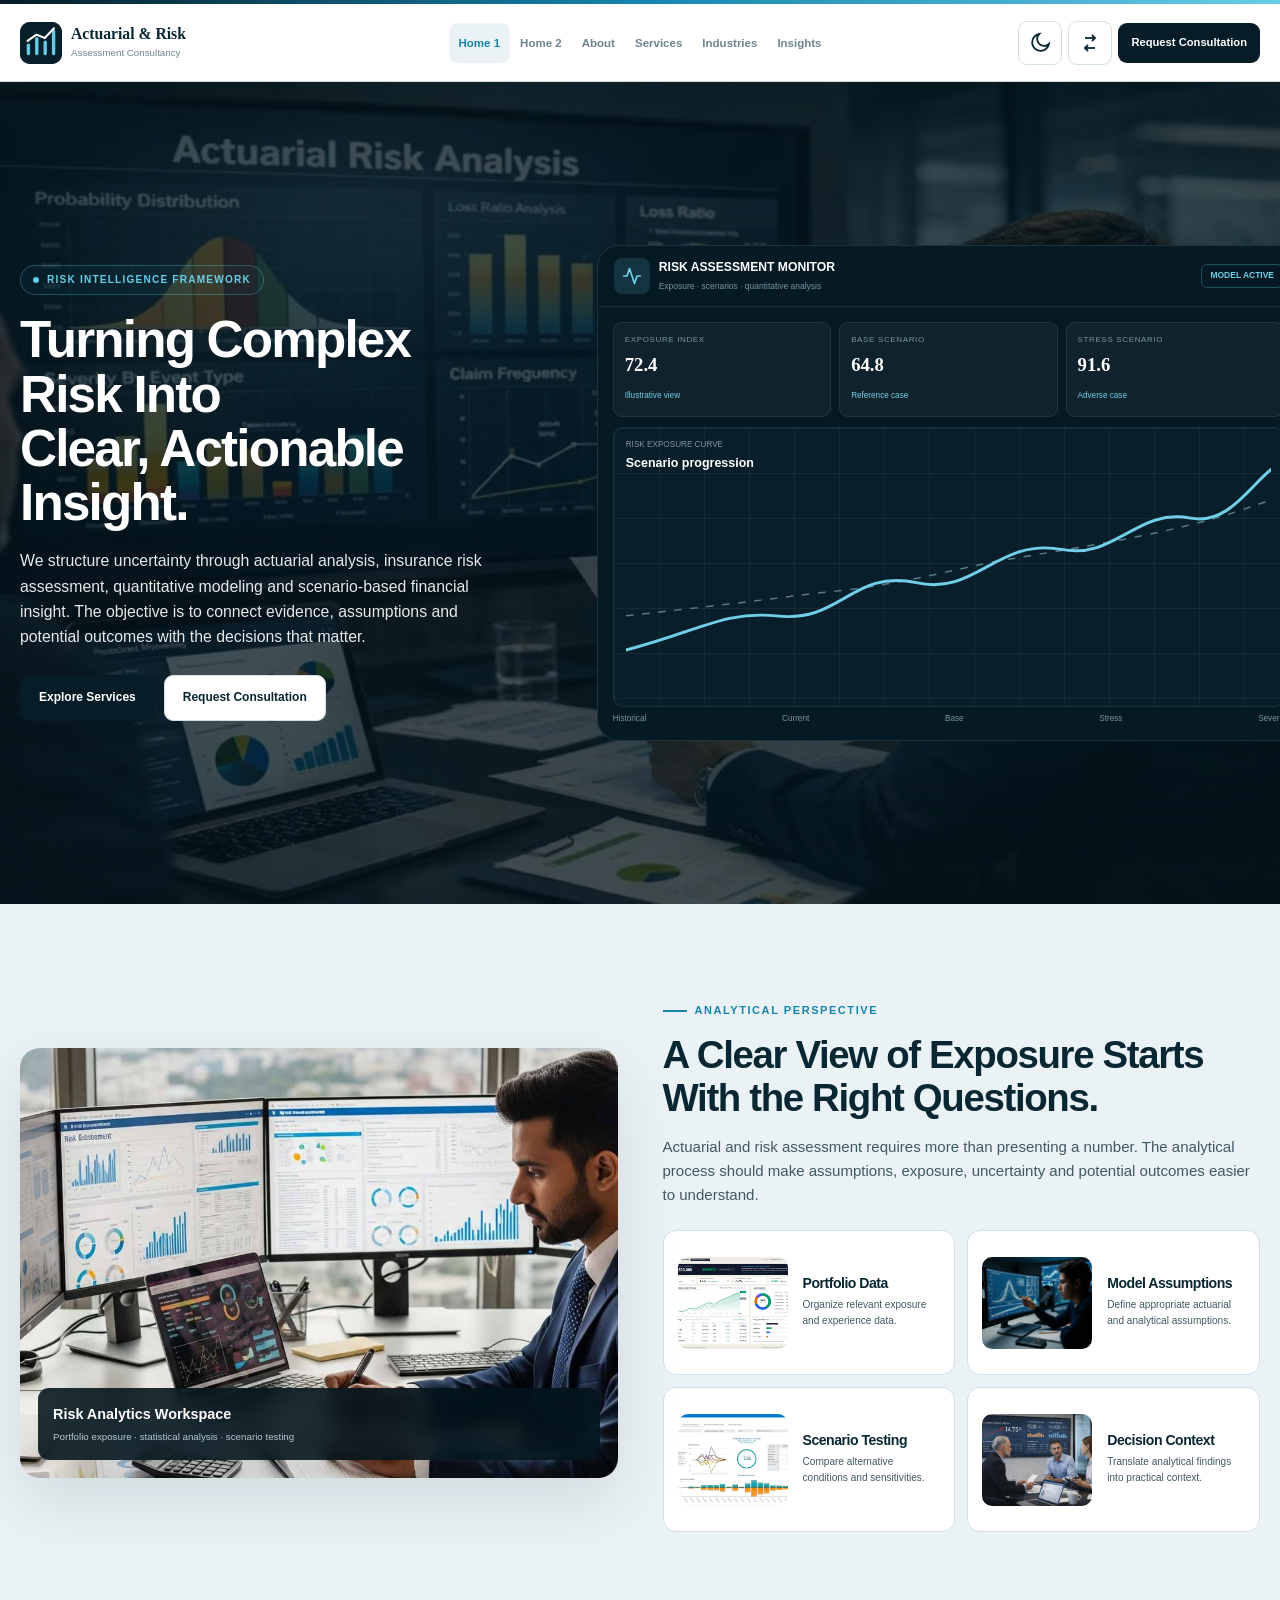
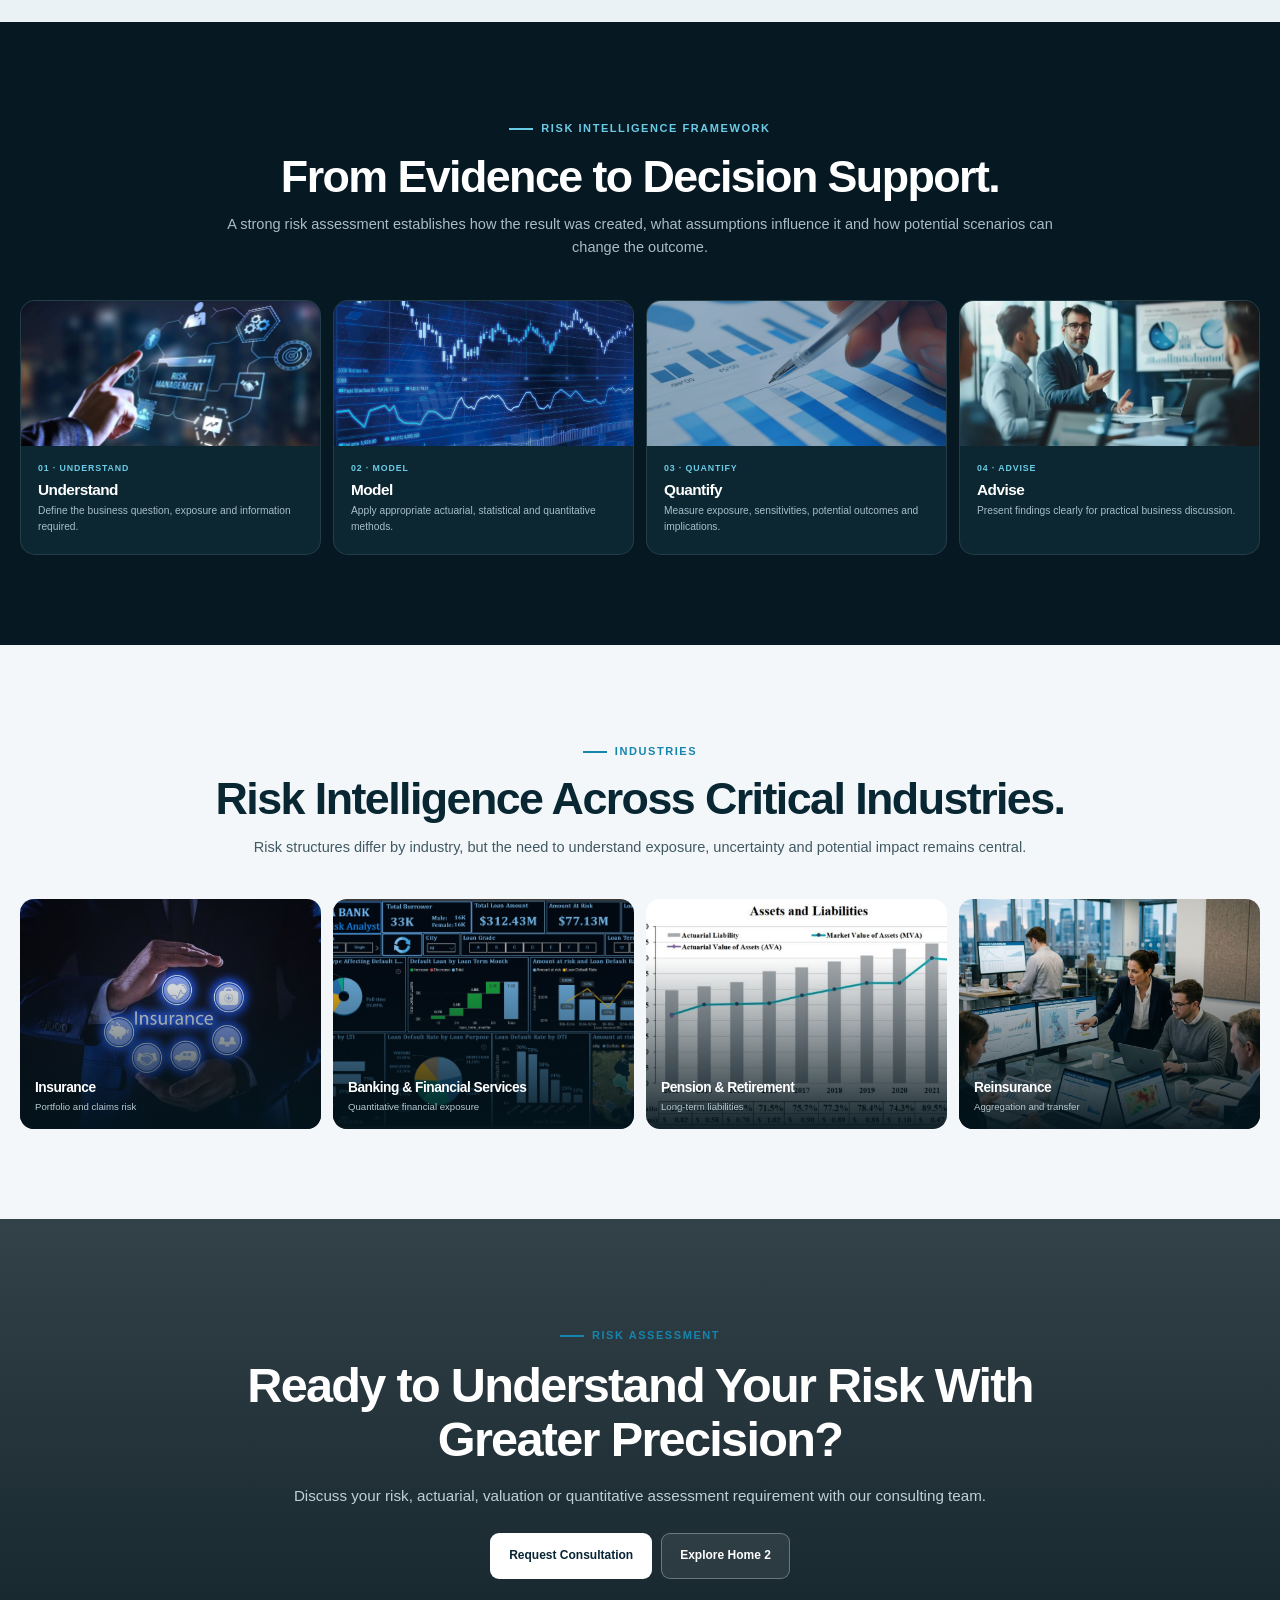
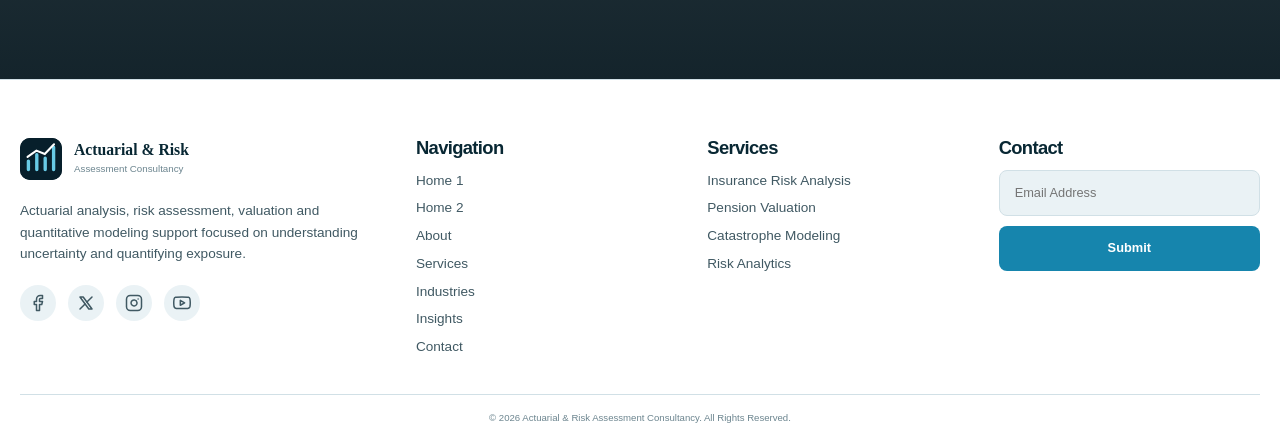
==== commit b961ddc1: "second commit" ====
--- a/index.html
+++ b/index.html
@@ -626,20 +626,10 @@
 <h3>
 Contact
 </h3>
-<a href="mailto:info@actuarialriskconsultancy.com">
-  info@actuarialriskconsultancy.com
-  </a>
-<a href="tel:+91XXXXXXXXXX">
-+91 XXX XXX XXXX
-</a>
-<p>
-Hyderabad, Telangana, India
-  </p>
-  <div style="margin-top: 25px;">
-    <h3 style="margin-bottom:10px; font-size:1rem;">Subscribe</h3>
-    <input type="email" placeholder="Your email address" style="width: 100%; padding: 12px 15px; border-radius: 8px; border: 1px solid var(--border); background: var(--surface2); color: var(--text); margin-bottom: 10px; font-family: inherit; font-size: 0.8rem; outline: none; box-sizing: border-box;">
-    <button type="button" style="width: 100%; padding: 12px 15px; border-radius: 8px; background: var(--blue); color: #ffffff; border: none; font-weight: 800; cursor: pointer; font-family: inherit; font-size: 0.8rem; box-sizing: border-box; transition: background 0.3s;">Submit</button>
-  </div>
+<div style="display: flex; flex-direction: column; gap: 10px; margin-top: 10px;">
+  <input type="email" placeholder="Email Address" style="width: 100%; padding: 12px 15px; border-radius: 8px; border: 1px solid var(--border); background: var(--surface2); color: var(--text); font-family: inherit; font-size: 0.8rem; outline: none; box-sizing: border-box;">
+  <button type="button" style="width: 100%; padding: 12px 15px; border-radius: 8px; background: var(--blue); color: #ffffff; border: none; font-weight: 800; cursor: pointer; font-family: inherit; font-size: 0.8rem; box-sizing: border-box; transition: background 0.3s;">Submit</button>
+</div>
   </div>
   </div>
   <div class="footer-bottom">
--- a/css/style.css
+++ b/css/style.css
@@ -190,6 +190,12 @@
 border-radius:9px;
 background:var(--surface);
 color:var(--heading);
+cursor: pointer;
+transition: background 0.2s, color 0.2s;
+}
+.nav-icon:hover {
+background: var(--surface2);
+color: var(--blue);
 }
 .nav-icon span{
 display:flex;
@@ -249,7 +255,8 @@
 color:var(--heading);
 text-align:center;
 }
-.mobile-menu a:hover{
+.mobile-menu a:hover,
+.mobile-menu a.active {
 background:var(--surface2);
 color:var(--blue);
 }
@@ -1865,6 +1872,7 @@
 }
 .hero-actions{
 flex-direction:column;
+align-items:center;
 }
 .hero-actions .btn{
 width:100%;
@@ -2140,3 +2148,43 @@
     color: var(--cyan) !important;
     border-color: rgba(103,204,231,0.3) !important;
 }
+
+/* Mobile responsive for Our Process Timeline */
+@media (max-width: 768px) {
+    .process-grid::before {
+        left: 20px;
+    }
+    .process-step {
+        width: 100%;
+        padding: 0 0 40px 50px;
+    }
+    .process-step:nth-child(odd),
+    .process-step:nth-child(even) {
+        left: 0;
+        text-align: left;
+    }
+    .process-step:nth-child(odd)::after,
+    .process-step:nth-child(even)::after {
+        left: 10px;
+        right: auto;
+    }
+    
+    /* Deep Dive and Impact Grid Mobile Alignment */
+    .deep-dive-grid {
+        grid-template-columns: 1fr;
+        gap: 40px;
+    }
+    .deep-dive-grid.reverse .deep-dive-content,
+    .deep-dive-grid.reverse .deep-dive-image {
+        order: unset;
+    }
+    .impact-grid {
+        grid-template-columns: 1fr;
+        grid-template-rows: auto;
+    }
+    .impact-box.large,
+    .impact-box.wide {
+        grid-column: span 1;
+        grid-row: span 1;
+    }
+}
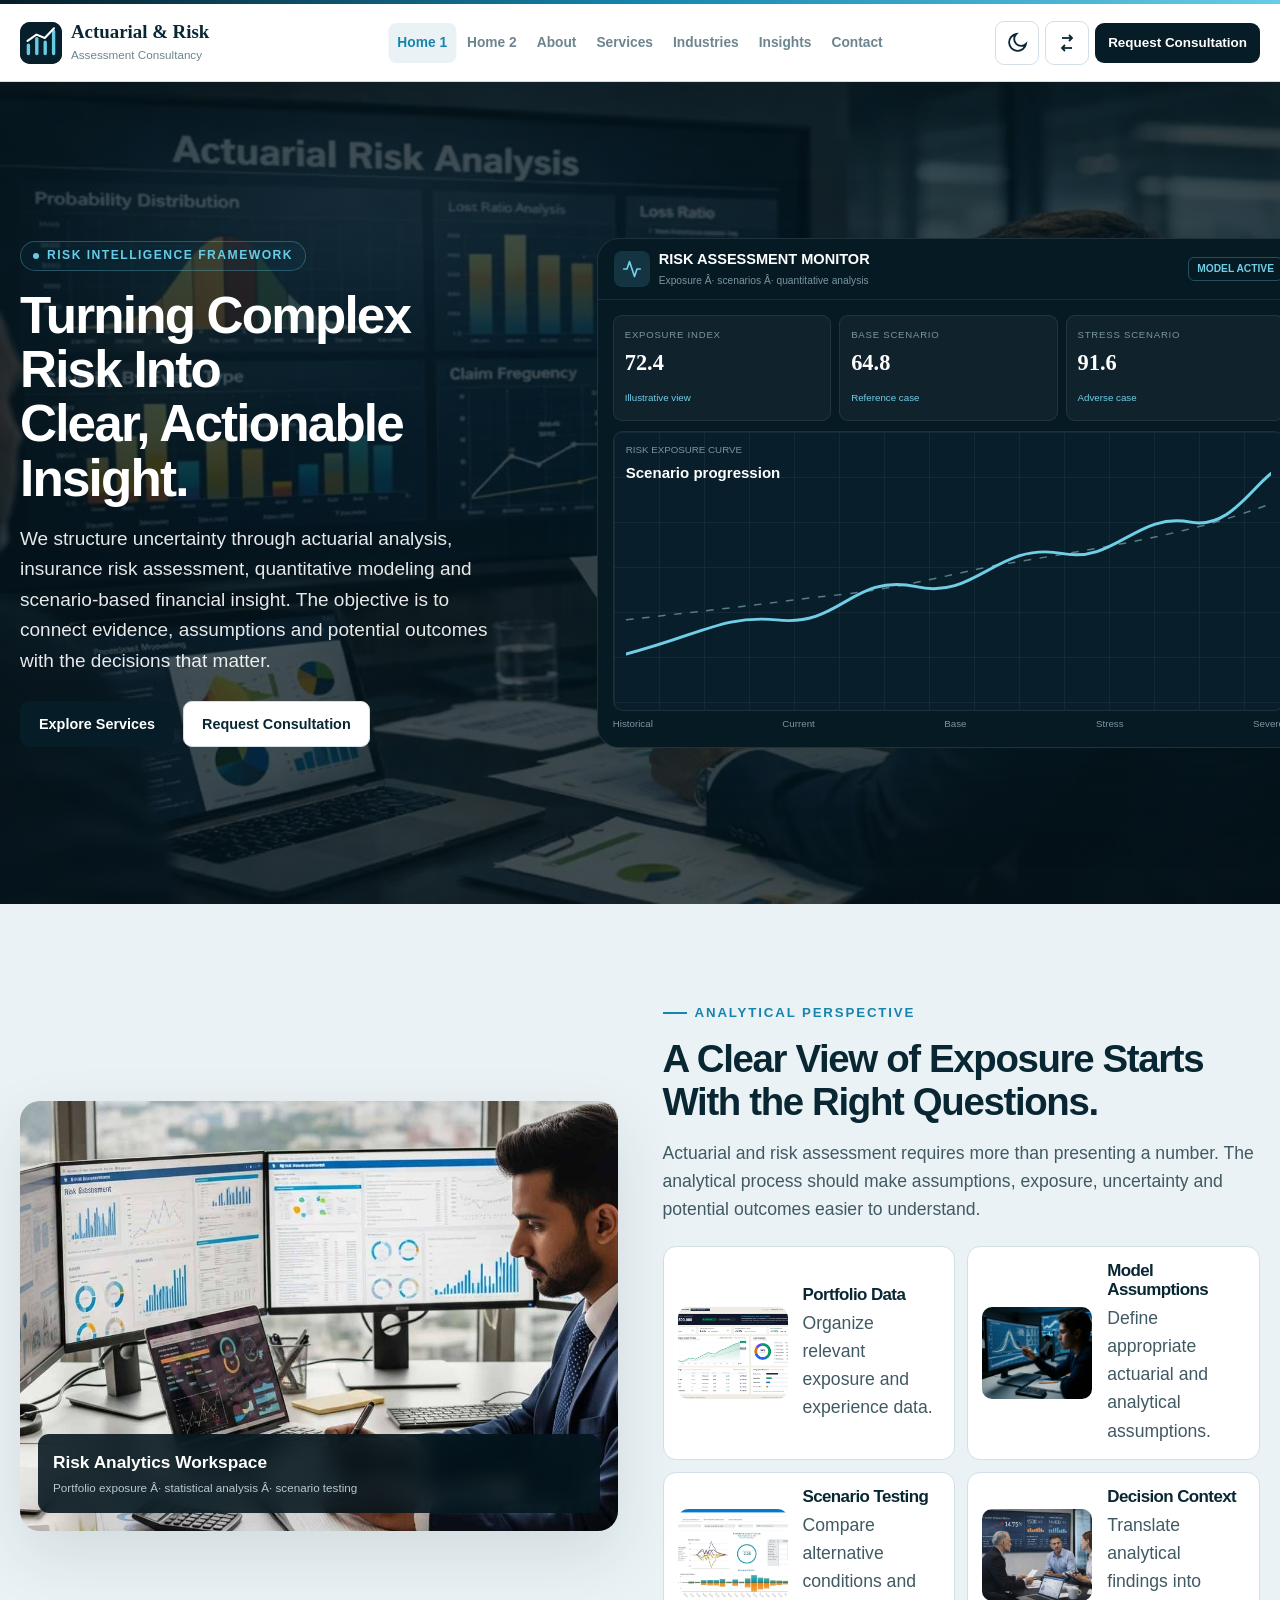
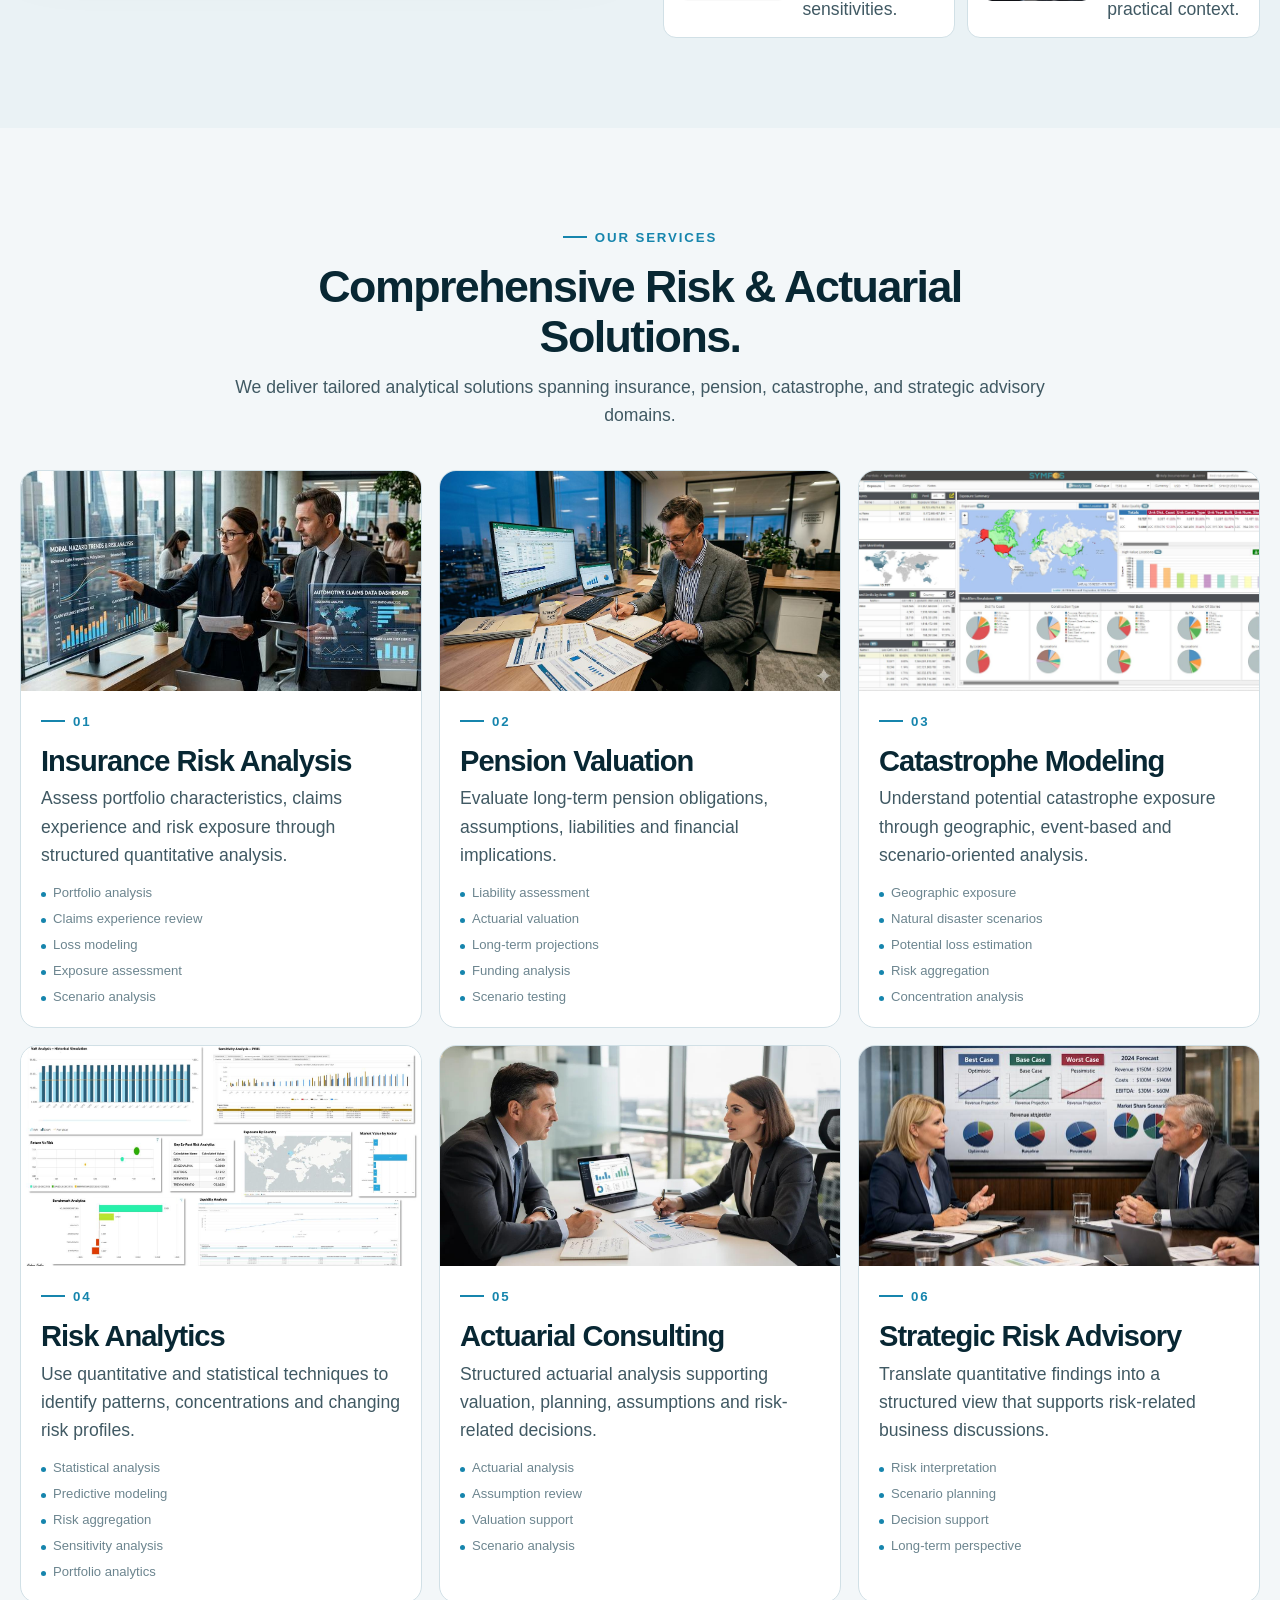
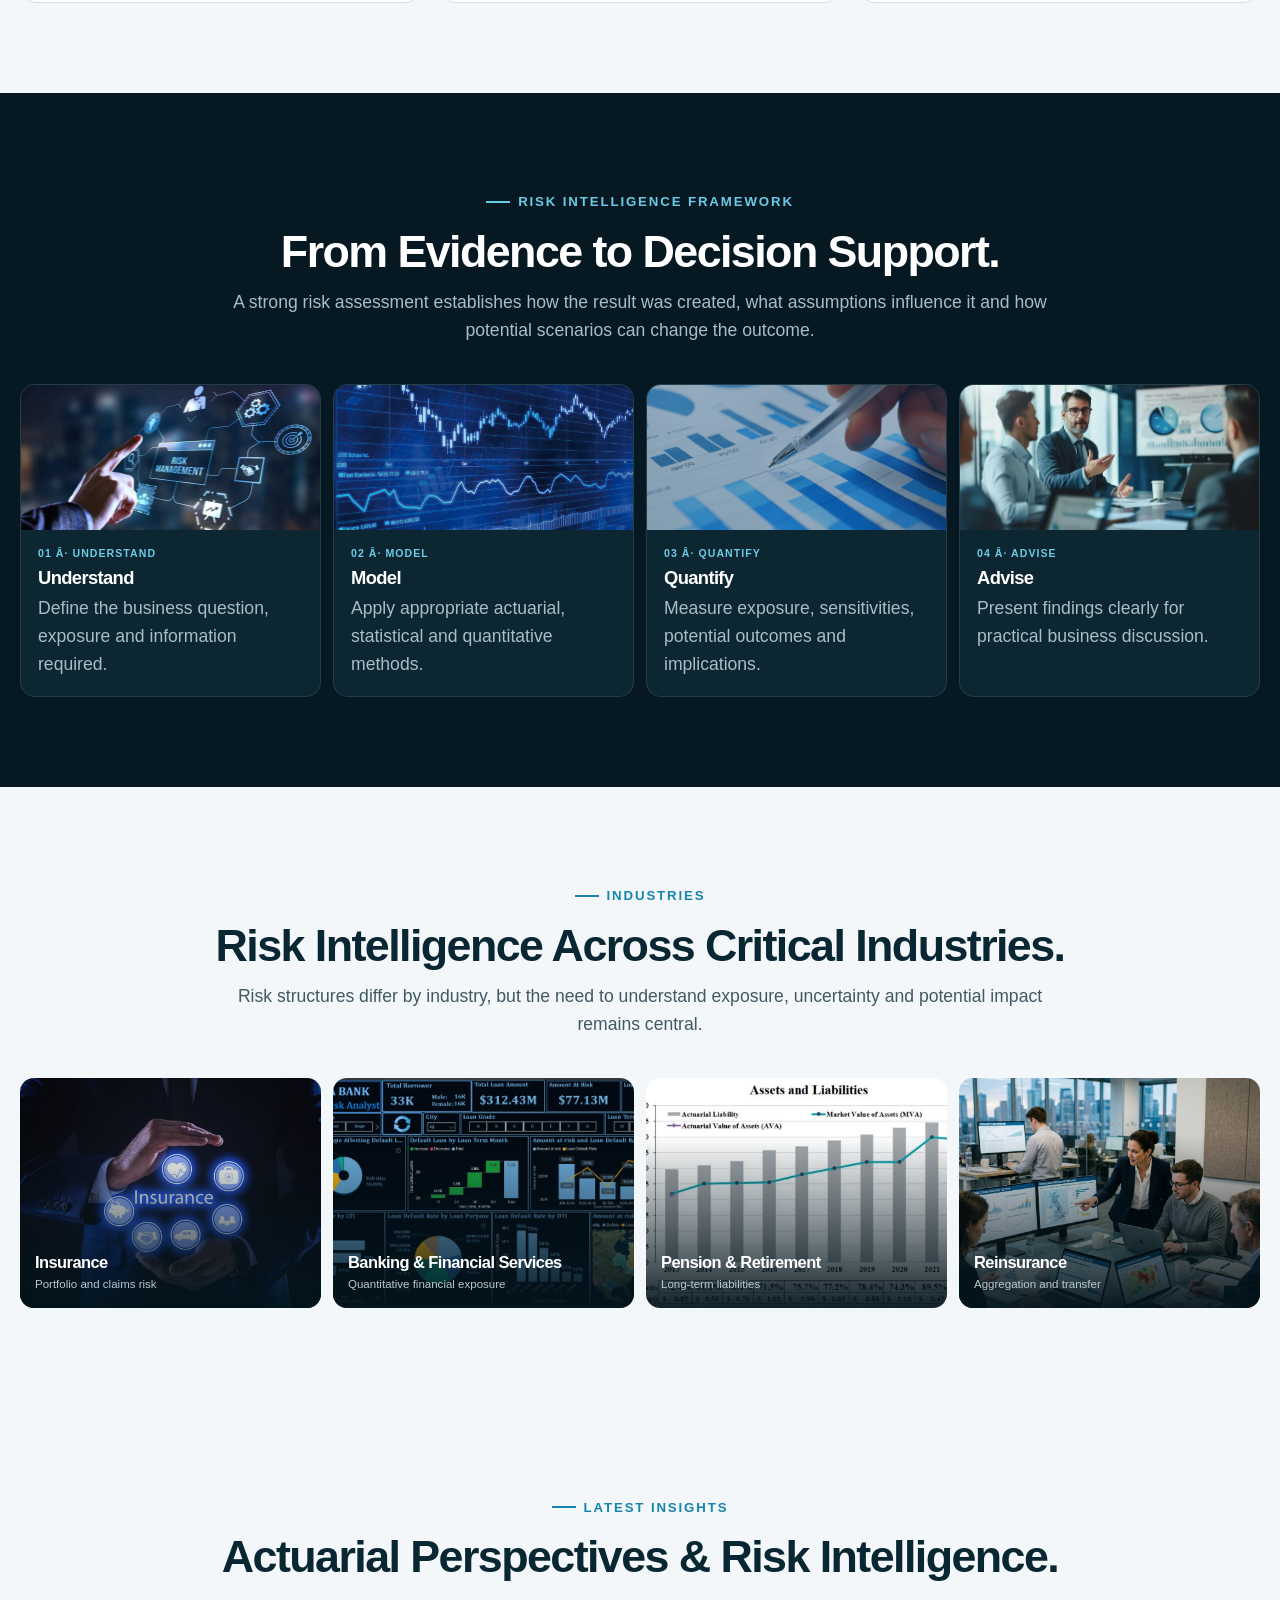
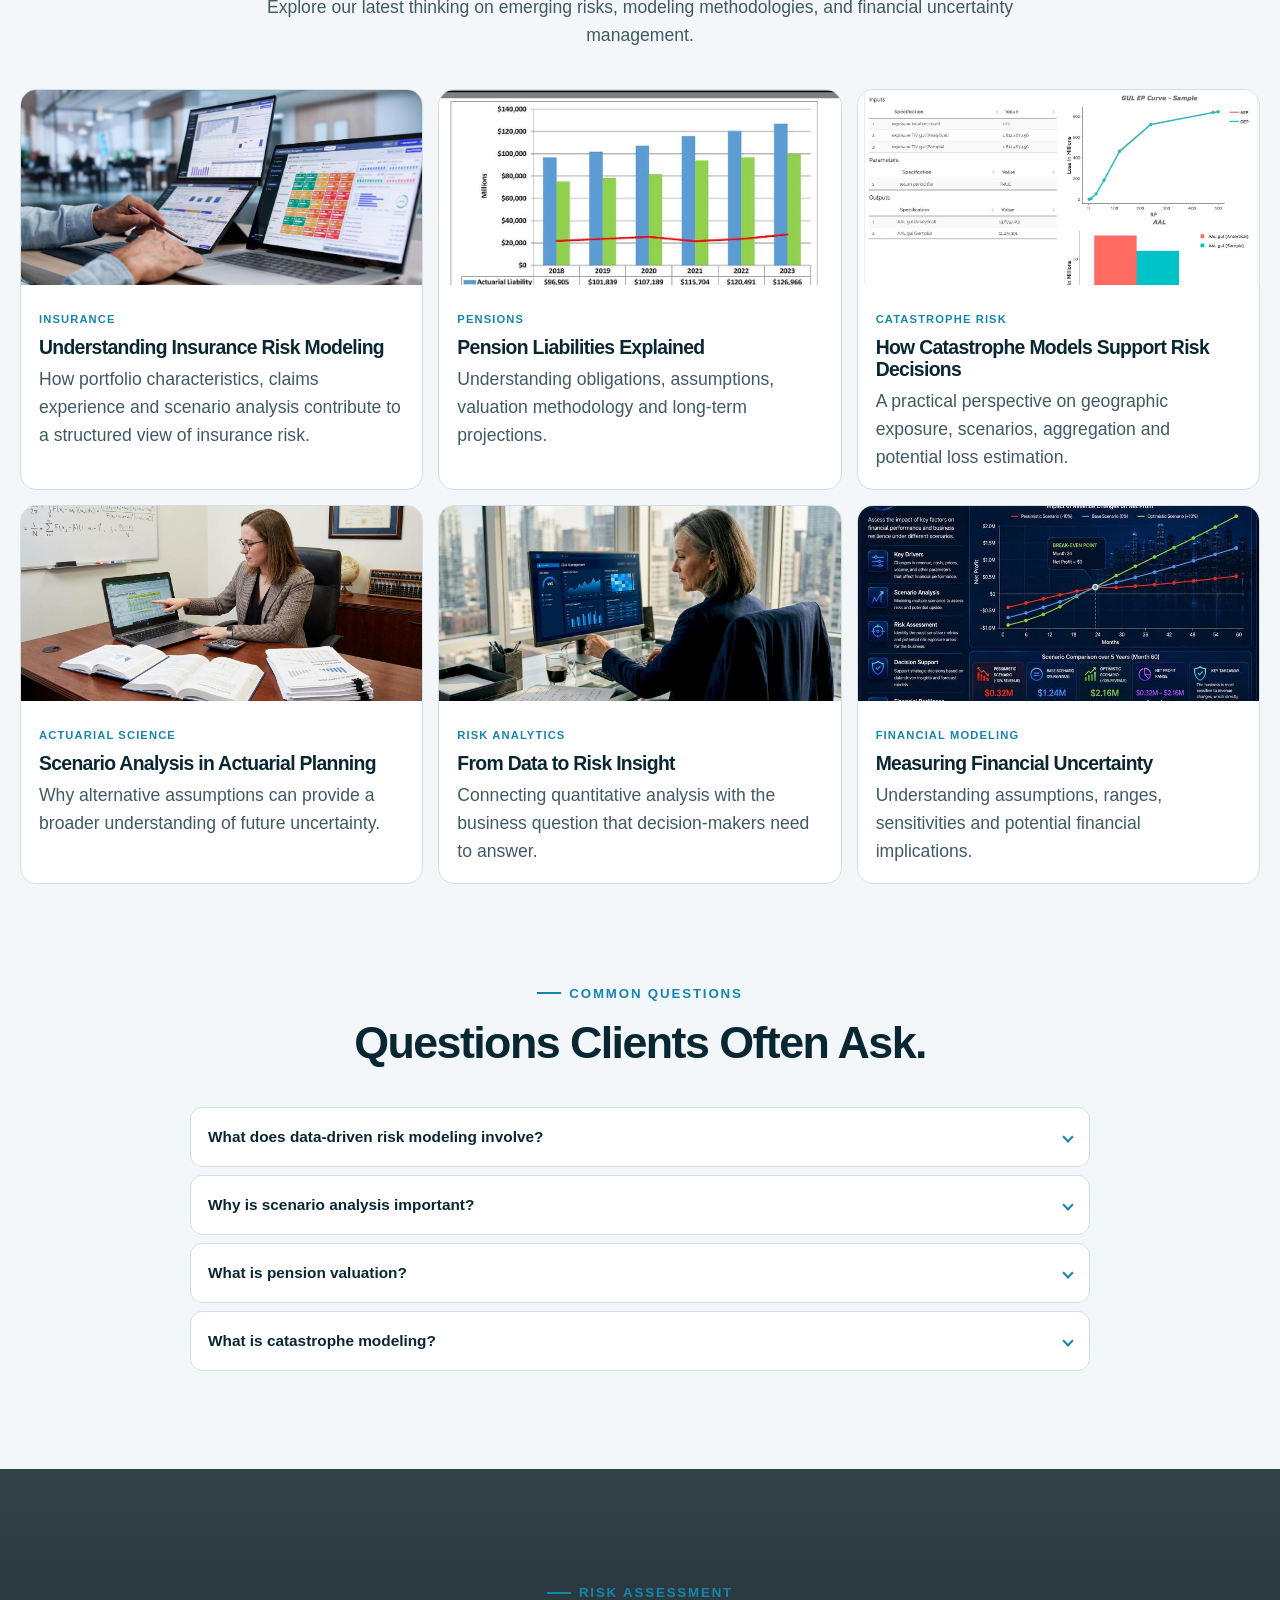
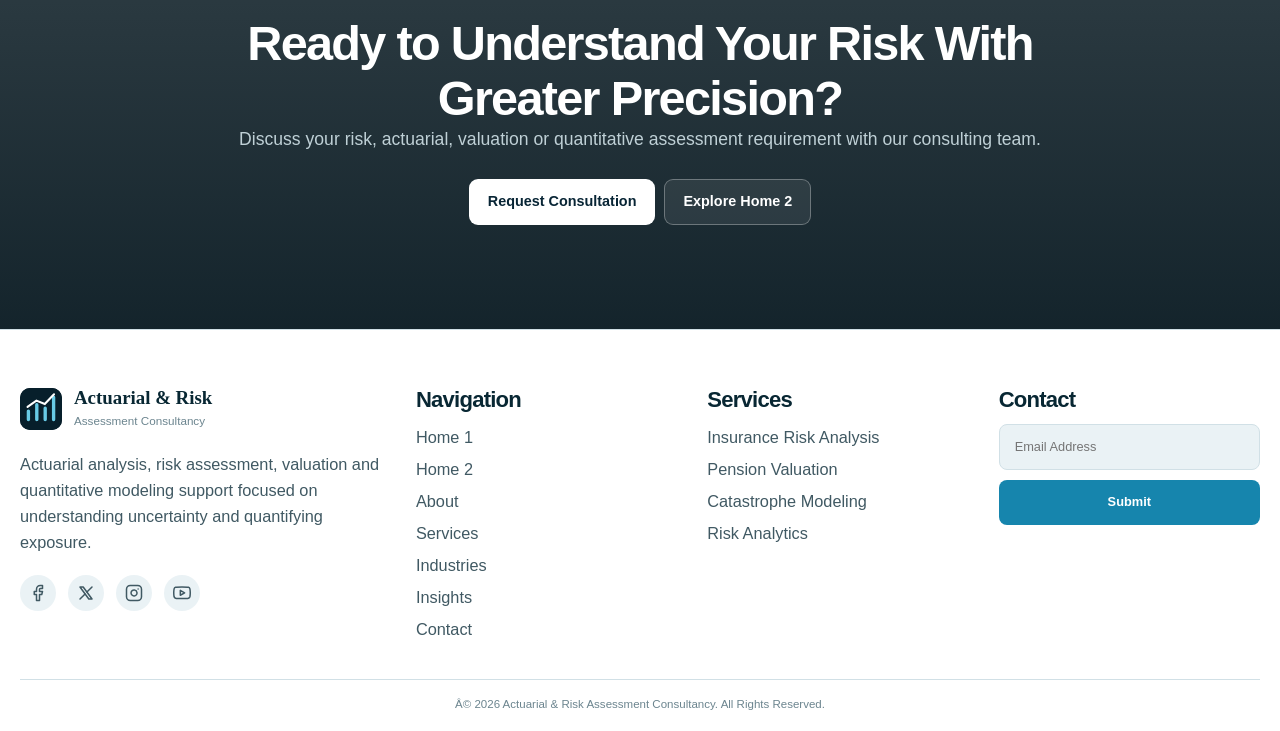
==== commit a83357ba: "third commit" ====
--- a/index.html
+++ b/index.html
@@ -1,4 +1,4 @@
-<!DOCTYPE html>
+﻿<!DOCTYPE html>
 <html lang="en" dir="ltr">
 <head>
 <meta charset="UTF-8">
@@ -73,7 +73,12 @@
 data-page-link="insights">
 Insights
 </a>
-
+<a
+href="contact.html"
+class="nav-link"
+data-page-link="contact">
+Contact
+</a>
 </nav>
 <div class="nav-actions">
 <button
@@ -202,7 +207,7 @@
 RISK ASSESSMENT MONITOR
 </strong>
 <small>
-Exposure · scenarios · quantitative analysis
+Exposure Â· scenarios Â· quantitative analysis
 </small>
 </div>
 </div>
@@ -289,7 +294,7 @@
 Risk Analytics Workspace
 </strong>
 <span>
-Portfolio exposure · statistical analysis · scenario testing
+Portfolio exposure Â· statistical analysis Â· scenario testing
 </span>
 </div>
 </div>
@@ -368,6 +373,167 @@
 </div>
 </div>
 </section>
+<section class="services">
+<div class="container">
+<div class="section-head">
+<div class="eyebrow">Our Services</div>
+<h2>Comprehensive Risk & Actuarial Solutions.</h2>
+<p>We deliver tailored analytical solutions spanning insurance, pension, catastrophe, and strategic advisory domains.</p>
+</div>
+<div class="service-grid">
+<div class="service-card">
+<div class="service-photo">
+<img
+src="images/Insurance Risk Analysis.png"
+alt="Insurance risk analysis">
+</div>
+<div class="service-body">
+<div class="eyebrow">
+01
+</div>
+<h2>
+Insurance Risk Analysis
+</h2>
+<p>
+Assess portfolio characteristics, claims experience and risk exposure through structured quantitative analysis.
+</p>
+<div class="service-list">
+<span>Portfolio analysis</span>
+<span>Claims experience review</span>
+<span>Loss modeling</span>
+<span>Exposure assessment</span>
+<span>Scenario analysis</span>
+</div>
+</div>
+</div>
+<div class="service-card">
+<div class="service-photo">
+<img
+src="images/Pension Valuation.png"
+alt="Pension valuation">
+</div>
+<div class="service-body">
+<div class="eyebrow">
+02
+</div>
+<h2>
+Pension Valuation
+</h2>
+<p>
+Evaluate long-term pension obligations, assumptions, liabilities and financial implications.
+</p>
+<div class="service-list">
+<span>Liability assessment</span>
+<span>Actuarial valuation</span>
+<span>Long-term projections</span>
+<span>Funding analysis</span>
+<span>Scenario testing</span>
+</div>
+</div>
+</div>
+<div class="service-card">
+<div class="service-photo">
+<img
+src="images/Catastrophe Modeling.png"
+alt="Catastrophe modeling">
+</div>
+<div class="service-body">
+<div class="eyebrow">
+03
+</div>
+<h2>
+Catastrophe Modeling
+</h2>
+<p>
+Understand potential catastrophe exposure through geographic, event-based and scenario-oriented analysis.
+</p>
+<div class="service-list">
+<span>Geographic exposure</span>
+<span>Natural disaster scenarios</span>
+<span>Potential loss estimation</span>
+<span>Risk aggregation</span>
+<span>Concentration analysis</span>
+</div>
+</div>
+</div>
+<div class="service-card">
+<div class="service-photo">
+<img
+src="images/Risk Analytics.png"
+alt="Risk analytics">
+</div>
+<div class="service-body">
+<div class="eyebrow">
+04
+</div>
+<h2>
+Risk Analytics
+</h2>
+<p>
+Use quantitative and statistical techniques to identify patterns, concentrations and changing risk profiles.
+</p>
+<div class="service-list">
+<span>Statistical analysis</span>
+<span>Predictive modeling</span>
+<span>Risk aggregation</span>
+<span>Sensitivity analysis</span>
+<span>Portfolio analytics</span>
+</div>
+</div>
+</div>
+<div class="service-card">
+<div class="service-photo">
+<img
+src="images/Actuarial Consulting.png"
+alt="Actuarial consulting">
+</div>
+<div class="service-body">
+<div class="eyebrow">
+05
+</div>
+<h2>
+Actuarial Consulting
+</h2>
+<p>
+Structured actuarial analysis supporting valuation, planning, assumptions and risk-related decisions.
+</p>
+<div class="service-list">
+<span>Actuarial analysis</span>
+<span>Assumption review</span>
+<span>Valuation support</span>
+<span>Scenario analysis</span>
+</div>
+</div>
+</div>
+<div class="service-card">
+<div class="service-photo">
+<img
+src="images/Strategic Risk Advisory.png"
+alt="Strategic risk advisory">
+</div>
+<div class="service-body">
+<div class="eyebrow">
+06
+</div>
+<h2>
+Strategic Risk Advisory
+</h2>
+<p>
+Translate quantitative findings into a structured view that supports risk-related business discussions.
+</p>
+<div class="service-list">
+<span>Risk interpretation</span>
+<span>Scenario planning</span>
+<span>Decision support</span>
+<span>Long-term perspective</span>
+</div>
+</div>
+</div>
+</div>
+</div>
+</section>
+
+
 <section class="dark-section">
 <div class="container">
 <div class="section-head">
@@ -390,7 +556,7 @@
 </div>
 <div class="dark-content">
 <div class="number">
-01 · UNDERSTAND
+01 Â· UNDERSTAND
 </div>
 <h3>
 Understand
@@ -408,7 +574,7 @@
 </div>
 <div class="dark-content">
 <div class="number">
-02 · MODEL
+02 Â· MODEL
 </div>
 <h3>
 Model
@@ -426,7 +592,7 @@
 </div>
 <div class="dark-content">
 <div class="number">
-03 · QUANTIFY
+03 Â· QUANTIFY
 </div>
 <h3>
 Quantify
@@ -444,7 +610,7 @@
 </div>
 <div class="dark-content">
 <div class="number">
-04 · ADVISE
+04 Â· ADVISE
 </div>
 <h3>
 Advise
@@ -526,6 +692,198 @@
 </div>
 </div>
 </section>
+<section class="insights">
+<div class="container">
+<div class="section-head">
+<div class="eyebrow">Latest Insights</div>
+<h2>Actuarial Perspectives & Risk Intelligence.</h2>
+<p>Explore our latest thinking on emerging risks, modeling methodologies, and financial uncertainty management.</p>
+</div>
+<div class="insight-grid">
+<div class="insight-card">
+<div class="insight-photo">
+<img
+src="images/Understanding Insurance Risk Modeling.png"
+alt="Insurance risk modeling">
+</div>
+<div class="insight-body">
+<small>
+INSURANCE
+</small>
+<h3>
+Understanding Insurance Risk Modeling
+</h3>
+<p>
+How portfolio characteristics, claims experience and scenario analysis contribute to a structured view of insurance risk.
+</p>
+</div>
+</div>
+<div class="insight-card">
+<div class="insight-photo">
+<img
+src="images/Pension Liabilities Explained.png"
+alt="Pension liabilities">
+</div>
+<div class="insight-body">
+<small>
+PENSIONS
+</small>
+<h3>
+Pension Liabilities Explained
+</h3>
+<p>
+Understanding obligations, assumptions, valuation methodology and long-term projections.
+</p>
+</div>
+</div>
+<div class="insight-card">
+<div class="insight-photo">
+<img
+src="images/How Catastrophe Models Support Risk Decisions.png"
+alt="Catastrophe risk">
+</div>
+<div class="insight-body">
+<small>
+CATASTROPHE RISK
+</small>
+<h3>
+How Catastrophe Models Support Risk Decisions
+</h3>
+<p>
+A practical perspective on geographic exposure, scenarios, aggregation and potential loss estimation.
+</p>
+</div>
+</div>
+<div class="insight-card">
+<div class="insight-photo">
+<img
+src="images/Scenario Analysis in Actuarial Planning.png"
+alt="Actuarial planning">
+</div>
+<div class="insight-body">
+<small>
+ACTUARIAL SCIENCE
+</small>
+<h3>
+Scenario Analysis in Actuarial Planning
+</h3>
+<p>
+Why alternative assumptions can provide a broader understanding of future uncertainty.
+</p>
+</div>
+</div>
+<div class="insight-card">
+<div class="insight-photo">
+<img
+src="images/From Data to Risk Insight.png"
+alt="Risk analytics">
+</div>
+<div class="insight-body">
+<small>
+RISK ANALYTICS
+</small>
+<h3>
+From Data to Risk Insight
+</h3>
+<p>
+Connecting quantitative analysis with the business question that decision-makers need to answer.
+</p>
+</div>
+</div>
+<div class="insight-card">
+<div class="insight-photo">
+<img
+src="images/Measuring Financial Uncertainty.png"
+alt="Financial modeling">
+</div>
+<div class="insight-body">
+<small>
+FINANCIAL MODELING
+</small>
+<h3>
+Measuring Financial Uncertainty
+</h3>
+<p>
+Understanding assumptions, ranges, sensitivities and potential financial implications.
+</p>
+</div>
+</div>
+</div>
+<div class="section-head"
+style="margin-top:90px;">
+<div class="eyebrow">
+Common Questions
+</div>
+<h2>
+Questions Clients Often Ask.
+</h2>
+</div>
+<div class="faq">
+<div class="faq-item">
+<button class="faq-question">
+<span>
+What does data-driven risk modeling involve?
+</span>
+<span class="faq-arrow"></span>
+</button>
+<div class="faq-answer">
+<div class="faq-answer-inner">
+<p>
+Data-driven risk modeling combines relevant information, assumptions, statistical techniques and scenario analysis to create a structured view of potential exposure and outcomes.
+</p>
+</div>
+</div>
+</div>
+<div class="faq-item">
+<button class="faq-question">
+<span>
+Why is scenario analysis important?
+</span>
+<span class="faq-arrow"></span>
+</button>
+<div class="faq-answer">
+<div class="faq-answer-inner">
+<p>
+Scenario analysis allows different assumptions and conditions to be examined so decision-makers can understand how results may change.
+</p>
+</div>
+</div>
+</div>
+<div class="faq-item">
+<button class="faq-question">
+<span>
+What is pension valuation?
+</span>
+<span class="faq-arrow"></span>
+</button>
+<div class="faq-answer">
+<div class="faq-answer-inner">
+<p>
+Pension valuation involves assessing long-term pension obligations using relevant financial, demographic and actuarial assumptions.
+</p>
+</div>
+</div>
+</div>
+<div class="faq-item">
+<button class="faq-question">
+<span>
+What is catastrophe modeling?
+</span>
+<span class="faq-arrow"></span>
+</button>
+<div class="faq-answer">
+<div class="faq-answer-inner">
+<p>
+Catastrophe modeling evaluates potential exposure associated with severe events using geographic, event-based and statistical modeling approaches.
+</p>
+</div>
+</div>
+</div>
+</div>
+</div>
+</section>
+
+
 <section class="final-cta">
 <div class="container final-content">
 <div class="eyebrow">
@@ -633,7 +991,7 @@
   </div>
   </div>
   <div class="footer-bottom">
-© 2026 Actuarial & Risk Assessment Consultancy. All Rights Reserved.
+Â© 2026 Actuarial & Risk Assessment Consultancy. All Rights Reserved.
 </div>
 </div>
 </footer>
@@ -655,4 +1013,5 @@
 </button>
 <script src="js/script.js"></script>
 </body>
-</html>+</html>
+
--- a/css/style.css
+++ b/css/style.css
@@ -1,4 +1,4 @@
-/* =========================================================
+﻿/* =========================================================
 GLOBAL
 ========================================================= */
 :root{
@@ -38,7 +38,7 @@
 html{
 scroll-behavior:smooth;
 }
-body{
+body{ font-size: 1.1rem;
 font-family:"DM Sans",Arial,sans-serif;
 background:var(--bg);
 color:var(--text);
@@ -131,13 +131,13 @@
 }
 .brand-name{
 font-family:"Manrope";
-font-size:0.98rem;
+font-size:1.18rem;
 font-weight:800;
 color:var(--heading);
 line-height:1.1;
 }
 .brand-sub{
-font-size:0.61rem;
+font-size:0.73rem;
 color:var(--muted);
 margin-top:3px;
 }
@@ -159,7 +159,7 @@
 align-items:center;
 justify-content:center;
 border-radius:8px;
-font-size:0.72rem;
+font-size:0.86rem;
 font-weight:800;
 color:var(--muted);
 white-space:nowrap;
@@ -217,7 +217,7 @@
 border-radius:9px;
 background:var(--navy);
 color:white;
-font-size:0.70rem;
+font-size:0.84rem;
 font-weight:800;
 white-space:nowrap;
 }
@@ -249,7 +249,7 @@
 .mobile-menu a{
 display:block;
 padding:12px;
-font-size:0.80rem;
+font-size:0.96rem;
 font-weight:800;
 border-radius:8px;
 color:var(--heading);
@@ -296,7 +296,7 @@
 align-items:center;
 justify-content:center;
 border-radius:9px;
-font-size:0.75rem;
+font-size:0.9rem;
 font-weight:800;
 border:1px solid transparent;
 transition:
@@ -353,7 +353,7 @@
 border-radius:30px;
 background:rgba(22,133,173,.06);
 color:var(--blue);
-font-size:0.63rem;
+font-size:0.76rem;
 font-weight:900;
 letter-spacing:.12em;
 }
@@ -376,7 +376,7 @@
 display:inline-flex;
 align-items:center;
 gap:8px;
-font-size:0.69rem;
+font-size:0.83rem;
 font-weight:900;
 letter-spacing:.14em;
 text-transform:uppercase;
@@ -398,25 +398,23 @@
 .section-head h2{
 font-size:
 clamp(
-1.9rem,
+2.28rem,
 3.5vw,
-2.8rem
+3.36rem
 );
 }
-.section-head p{
-font-size:0.91rem;
+.section-head p{`nfont-size:1.42rem;
 margin-top:12px;
 }
 .section-title{
 font-size:
 clamp(
-1.85rem,
+2.22rem,
 3vw,
-2.55rem
+3.06rem
 );
 }
-.section-text{
-font-size:0.94rem;
+.section-text{`nfont-size:1.47rem;
 margin-top:16px;
 }
 /* =========================================================
@@ -438,10 +436,11 @@
 transparent 30%
 ),
 linear-gradient(
-135deg,
-#06151c,
-#092731
-);
+  135deg,
+  rgba(6, 21, 28, 0.88),
+  rgba(9, 39, 49, 0.88)
+  ),
+  url('../images/home-hero.png') center/cover no-repeat;
 }
 .home-grid{
 display:grid;
@@ -454,9 +453,9 @@
 .home-h1{
 font-size:
 clamp(
-2.25rem,
+2.7rem,
 4vw,
-3.55rem
+4.26rem
 );
 line-height:1.06;
 margin-top:18px;
@@ -469,7 +468,7 @@
 }
 .hero-text{
 max-width:610px;
-font-size:0.99rem;
+font-size:1.19rem;
 margin-top:18px;
 }
 .hero-actions{
@@ -520,12 +519,12 @@
 }
 .terminal-title strong{
 display:block;
-font-size:0.76rem;
+font-size:0.91rem;
 color:#fff;
 }
 .terminal-title small{
 display:block;
-font-size:0.53rem;
+font-size:0.64rem;
 color:#7896a1;
 margin-top:2px;
 }
@@ -536,7 +535,7 @@
 align-items:center;
 border:1px solid rgba(104,203,230,.3);
 border-radius:6px;
-font-size:0.53rem;
+font-size:0.64rem;
 font-weight:900;
 color:#70cee7;
 }
@@ -559,7 +558,7 @@
 }
 .metric small{
 display:block;
-font-size:0.50rem;
+font-size:0.6rem;
 text-transform:uppercase;
 letter-spacing:.08em;
 color:#7896a1;
@@ -567,12 +566,12 @@
 .metric strong{
 display:block;
 font-family:"Manrope";
-font-size:1.17rem;
+font-size:1.4rem;
 color:#fff;
 margin-top:3px;
 }
 .metric span{
-font-size:0.51rem;
+font-size:0.61rem;
 color:#70cee7;
 }
 .chart{
@@ -604,12 +603,12 @@
 left:12px;
 top:10px;
 z-index:3;
-font-size:0.51rem;
+font-size:0.61rem;
 color:#7896a1;
 }
 .chart-label strong{
 display:block;
-font-size:0.78rem;
+font-size:0.94rem;
 color:#fff;
 margin-top:3px;
 }
@@ -643,7 +642,7 @@
 .chart-bottom{
 display:flex;
 justify-content:space-between;
-font-size:0.51rem;
+font-size:0.61rem;
 color:#7896a1;
 margin-top:5px;
 }
@@ -687,12 +686,12 @@
 }
 .photo-caption strong{
 display:block;
-font-size:0.90rem;
+font-size:1.08rem;
 color:#fff;
 }
 .photo-caption span{
 display:block;
-font-size:0.61rem;
+font-size:0.73rem;
 color:#b5c9d0;
 margin-top:3px;
 }
@@ -743,10 +742,9 @@
 object-fit:cover !important;
 }
 .image-card h3{
-font-size:0.88rem;
-}
-.image-card p{
-font-size:0.63rem;
+font-size:1.06rem;
+}
+.image-card p{`nfont-size:1.0rem;
 margin-top:5px;
 }
 /* =========================================================
@@ -799,18 +797,17 @@
 padding:15px 17px 18px;
 }
 .number{
-font-size:0.55rem;
+font-size:0.66rem;
 font-weight:900;
 color:#6bcbe6;
 letter-spacing:.1em;
 }
 .dark-content h3{
-font-size:0.96rem;
+font-size:1.15rem;
 color:#fff;
 margin-top:6px;
 }
-.dark-content p{
-font-size:0.64rem;
+.dark-content p{`nfont-size:1.0rem;
 margin-top:5px;
 }
 /* =========================================================
@@ -861,11 +858,11 @@
 }
 .industry-info h3{
 color:#fff;
-font-size:0.86rem;
+font-size:1.03rem;
 }
 .industry-info p{
 color:#b6c9d0;
-font-size:0.60rem;
+font-size:0.72rem;
 margin-top:3px;
 }
 /* =========================================================
@@ -932,11 +929,11 @@
 1px solid rgba(255,255,255,.08);
 }
 .model-head strong{
-font-size:0.76rem;
+font-size:0.91rem;
 color:#fff;
 }
 .model-head span{
-font-size:0.53rem;
+font-size:0.64rem;
 color:#7896a1;
 }
 .model-body{
@@ -984,13 +981,13 @@
 object-fit:cover;
 }
 .model-box small{
-font-size:0.50rem;
+font-size:0.6rem;
 text-transform:uppercase;
 color:#7896a1;
 }
 .model-box strong{
 display:block;
-font-size:0.93rem;
+font-size:1.12rem;
 color:#fff;
 margin-top:2px;
 }
@@ -1057,16 +1054,15 @@
 }
 .layer-body small{
 color:var(--blue);
-font-size:0.56rem;
+font-size:0.67rem;
 font-weight:900;
 letter-spacing:.1em;
 }
 .layer-body h3{
-font-size:0.95rem;
+font-size:1.14rem;
 margin-top:6px;
 }
-.layer-body p{
-font-size:0.64rem;
+.layer-body p{`nfont-size:1.0rem;
 margin-top:5px;
 }
 /* =========================================================
@@ -1114,12 +1110,12 @@
 }
 .exposure-caption strong{
 display:block;
-font-size:0.91rem;
+font-size:1.09rem;
 color:#fff;
 }
 .exposure-caption span{
 display:block;
-font-size:0.61rem;
+font-size:0.73rem;
 color:#b8cbd1;
 margin-top:3px;
 }
@@ -1153,7 +1149,7 @@
 .matrix-label{
 display:flex;
 justify-content:space-between;
-font-size:0.56rem;
+font-size:0.67rem;
 color:var(--muted);
 margin-top:6px;
 }
@@ -1192,25 +1188,24 @@
 }
 .scenario small{
 display:block;
-font-size:0.55rem;
+font-size:0.66rem;
 font-weight:900;
 letter-spacing:.1em;
 color:var(--blue);
 margin-top:12px;
 }
 .scenario h3{
-font-size:0.95rem;
+font-size:1.14rem;
 margin-top:5px;
 }
 .scenario-value{
 font-family:"Manrope";
-font-size:1.56rem;
+font-size:1.87rem;
 font-weight:800;
 color:var(--heading);
 margin-top:7px;
 }
-.scenario p{
-font-size:0.63rem;
+.scenario p{`nfont-size:1.0rem;
 }
 /* =========================================================
 PAGE HERO
@@ -1241,14 +1236,12 @@
 .page-hero h1{
 font-size:
 clamp(
-2.15rem,
+2.58rem,
 4vw,
-3.4rem
+4.08rem
 );
 }
-.page-hero p{
-max-width:680px;
-font-size:0.98rem;
+.page-hero p{`nmax-width:680px;`nfont-size:1.53rem;
 margin-top:17px;
 }
 .page-photo{
@@ -1333,10 +1326,9 @@
 object-fit:cover !important;
 }
 .principle h3{
-font-size:0.88rem;
-}
-.principle p{
-font-size:0.64rem;
+font-size:1.06rem;
+}
+.principle p{`nfont-size:1.0rem;
 margin-top:5px;
 }
 /* =========================================================
@@ -1351,6 +1343,8 @@
 gap:17px;
 }
 .service-card{
+  display: flex;
+  flex-direction: column;
 background:var(--surface);
 border:1px solid var(--border);
 border-radius:17px;
@@ -1370,13 +1364,15 @@
 transform:scale(1.05);
 }
 .service-body{
+  display: flex;
+  flex-direction: column;
+  flex-grow: 1;
 padding:20px;
 }
 .service-body h2{
-font-size:1.52rem;
-}
-.service-body p{
-font-size:0.76rem;
+font-size:1.82rem;
+}
+.service-body p{`nfont-size:1.18rem;
 margin-top:7px;
 }
 .service-list{
@@ -1385,7 +1381,7 @@
 margin-top:13px;
 }
 .service-list span{
-font-size:0.68rem;
+font-size:0.82rem;
 color:var(--muted);
 }
 .service-list span:before{
@@ -1414,7 +1410,7 @@
 background:var(--surface);
 border:1px solid var(--border);
 border-radius:30px;
-font-size:0.65rem;
+font-size:0.78rem;
 font-weight:800;
 color:var(--muted);
 }
@@ -1447,17 +1443,16 @@
 padding:18px;
 }
 .insight-body small{
-font-size:0.58rem;
+font-size:0.7rem;
 font-weight:900;
 color:var(--blue);
 letter-spacing:.1em;
 }
 .insight-body h3{
-font-size:1.01rem;
+font-size:1.21rem;
 margin-top:6px;
 }
-.insight-body p{
-font-size:0.68rem;
+.insight-body p{`nfont-size:1.07rem;
 margin-top:6px;
 }
 /* =========================================================
@@ -1486,7 +1481,7 @@
 background:transparent;
 color:var(--heading);
 text-align:left;
-font-size:0.80rem;
+font-size:0.96rem;
 font-weight:800;
 }
 .faq-arrow{
@@ -1509,8 +1504,7 @@
 .faq-answer-inner{
 padding:0 17px 17px;
 }
-.faq-answer p{
-font-size:0.71rem;
+.faq-answer p{`nfont-size:1.11rem;
 }
 /* =========================================================
 CONTACT
@@ -1558,11 +1552,11 @@
 }
 .contact-item strong{
 display:block;
-font-size:0.80rem;
+font-size:0.96rem;
 color:var(--heading);
 }
 .contact-item span{
-font-size:0.66rem;
+font-size:0.79rem;
 color:var(--muted);
 }
 .contact-form{
@@ -1584,7 +1578,7 @@
 }
 .field label{
 display:block;
-font-size:0.70rem;
+font-size:0.84rem;
 font-weight:800;
 color:var(--heading);
 margin-bottom:5px;
@@ -1614,7 +1608,7 @@
 }
 .error{
 display:none;
-font-size:0.61rem;
+font-size:0.73rem;
 color:var(--red);
 margin-top:4px;
 }
@@ -1623,7 +1617,7 @@
 padding:10px;
 margin-top:10px;
 border-radius:8px;
-font-size:0.70rem;
+font-size:0.84rem;
 color:#26764e;
 background:#dff3e9;
 }
@@ -1667,15 +1661,12 @@
 color:#fff;
 font-size:
 clamp(
-2rem,
+2.4rem,
 3.8vw,
-3.2rem
+3.84rem
 );
 }
-.final-content p{
-max-width:700px;
-margin:17px auto 0;
-font-size:0.95rem;
+.final-content p{`nmax-width:700px;`nmargin:17px auto 0;`nfont-size:1.48rem;
 color:#bfd0d6;
 }
 .final-actions{
@@ -1713,14 +1704,14 @@
 padding-bottom:30px;
 }
 footer h3{
-font-size:1.15rem;
+font-size:1.38rem;
 color:var(--heading);
 margin-bottom:11px;
 }
 footer p,
 footer a{
 display:block;
-font-size:0.85rem;
+font-size:1.02rem;
 color:var(--text);
 margin:6px 0;
 }
@@ -1754,7 +1745,7 @@
 border-top:
 1px solid var(--border);
 text-align:center;
-font-size:0.60rem;
+font-size:0.72rem;
 color:var(--muted);
 }
 /* =========================================================
@@ -1868,7 +1859,7 @@
 padding:65px 0;
 }
 .home-h1{
-font-size:2.56rem;
+font-size:3.07rem;
 }
 .hero-actions{
 flex-direction:column;
@@ -1884,7 +1875,7 @@
 padding:8px;
 }
 .metric strong{
-font-size:0.94rem;
+font-size:1.13rem;
 }
 .chart{
 height:220px;
@@ -1950,7 +1941,7 @@
 }
 @media(max-width:430px){
 .home-h1{
-font-size:2.30rem;
+font-size:2.76rem;
 }
 .image-card{
 grid-template-columns:
@@ -2058,7 +2049,7 @@
     left: -10px;
 }
 .process-step .step-number {
-    font-size:3.75rem;
+    font-size:4.5rem;
     font-weight: 800;
     color: var(--border);
     line-height: 1;
@@ -2085,8 +2076,26 @@
 }
 .deep-dive-image img {
     width: 100%;
+    aspect-ratio: 4 / 3;
+    object-fit: cover;
     border-radius: 12px;
     box-shadow: 0 20px 40px rgba(0,0,0,0.1);
+}
+
+.deep-dive-content h3 {
+    font-size: clamp(2.28rem, 3.5vw, 3.36rem);
+    line-height: 1.2;
+    margin-bottom: 20px;
+    color: var(--heading);
+}
+
+.deep-dive-content p,
+.deep-dive-content ul {
+    font-size: 1.25rem;
+}
+
+.deep-dive-content ul li {
+    margin-bottom: 12px;
 }
 
 /* Impact Bento Box */
@@ -2123,7 +2132,7 @@
     grid-column: span 2;
 }
 .impact-box .metric {
-    font-size:4.38rem;
+    font-size:5.26rem;
     font-weight: 800;
     color: var(--cyan);
 }
@@ -2188,3 +2197,24 @@
         grid-row: span 1;
     }
 }
+
+
+
+/* PAGE HERO BACKGROUNDS */
+.page-hero.hero-bg-bright { background-size: cover; background-position: center; background-repeat: no-repeat; }
+.page-hero.hero-bg-bright h1, .page-hero.hero-bg-bright p { color: #ffffff !important; text-shadow: 0 2px 4px rgba(0,0,0,0.5); }
+.page-hero.hero-bg-bright .eyebrow { color: #67cce7 !important; text-shadow: 0 1px 2px rgba(0,0,0,0.5); }
+
+/* =========================================================
+DARK MODE SECTION ALTERNATION
+========================================================= */
+html.dark main > section:nth-of-type(odd) {
+    background-color: var(--bg) !important;
+}
+html.dark main > section:nth-of-type(even) {
+    background-color: var(--surface) !important;
+}
+
+
+
+
